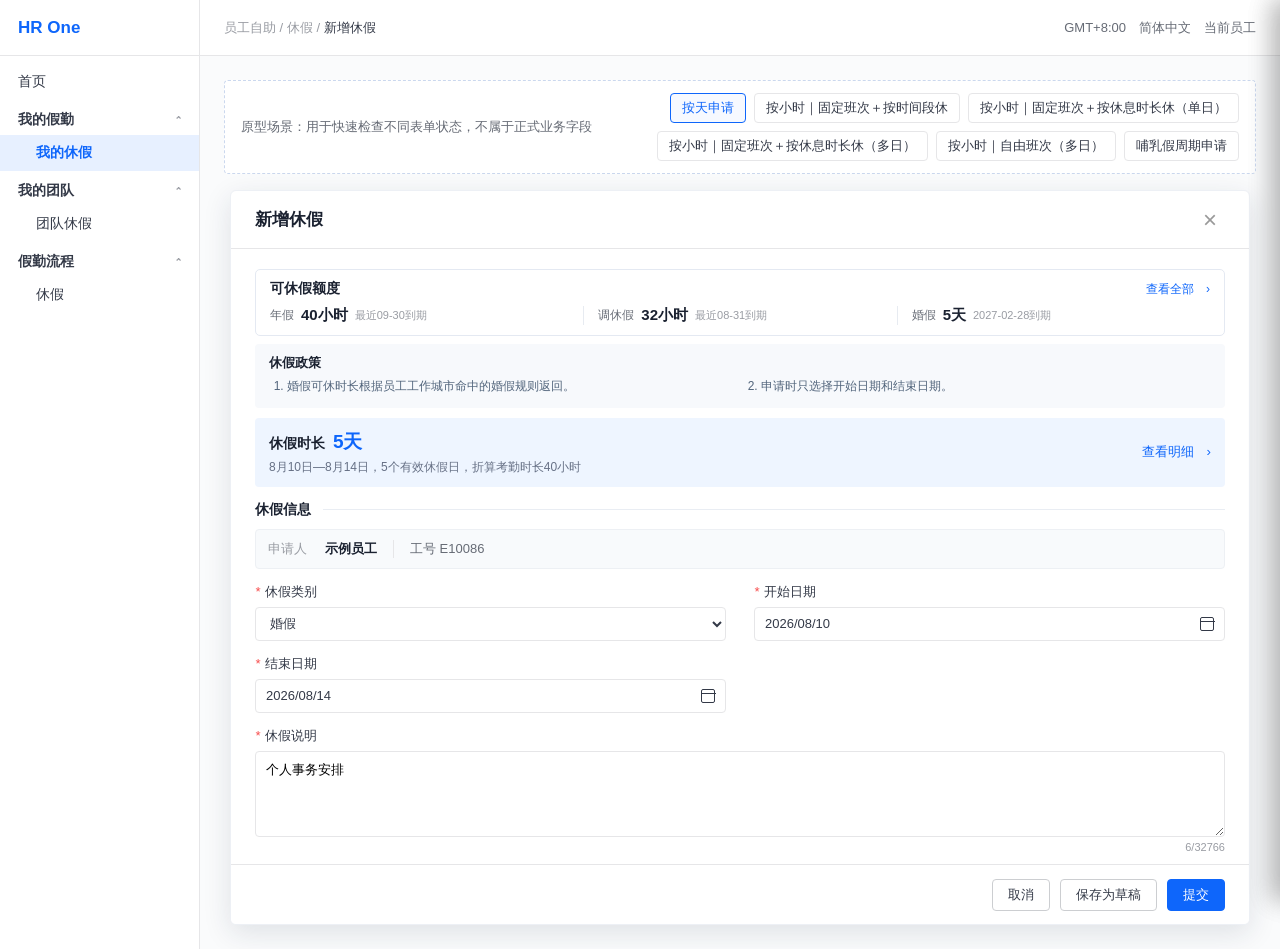
==== leave-prototype/02-休假申请本人原型/index.html @ 2505f491 "Publish leave application prototype" ====
<!DOCTYPE html>
<html lang="zh-CN">
<head>
<meta charset="UTF-8">
<meta name="viewport" content="width=device-width, initial-scale=1.0">
<link rel="icon" href="data:,">
<title>HR One · 休假申请（本人）</title>
<style>
:root{--blue:#0E66FB;--blue-light:#e7f0ff;--section:#E8F0FE;--page:#FAFBFC;--border:#E6E6E8;--text:#333947;--strong:#1A2130;--sub:#666b75;--muted:#999ca3;--red:#F74C4C;--orange:#d97706;--orange-bg:#fff7e6}
*{box-sizing:border-box;margin:0;padding:0}body{font-family:"PingFang SC","Microsoft YaHei",sans-serif;font-size:14px;color:var(--text);background:var(--page)}button,input,select,textarea{font-family:inherit}
.layout{display:flex;min-height:100vh}.sidebar{width:200px;background:#fff;border-right:1px solid var(--border);flex:none}.sidebar-logo{height:56px;display:flex;align-items:center;padding:0 18px;border-bottom:1px solid var(--border);font-size:17px;font-weight:650;color:var(--blue)}.sidebar-home,.sidebar-item{display:block;text-decoration:none;color:var(--text);padding:9px 18px}.sidebar-home{margin-top:8px}.sidebar-parent{display:flex;align-items:center;justify-content:space-between;padding:11px 18px 6px;color:var(--text);font-weight:600}.sidebar-parent:after{content:"⌃";color:var(--muted);font-size:12px}.sidebar-item{padding-left:36px}.sidebar-item:hover{background:var(--blue-light)}.sidebar-item.active{background:var(--blue-light);color:var(--blue);font-weight:600}
.main{flex:1;min-width:0}.header{height:56px;background:#fff;border-bottom:1px solid var(--border);display:flex;align-items:center;justify-content:space-between;padding:0 24px}.breadcrumb{font-size:13px;color:var(--muted)}.breadcrumb span{color:var(--text)}.user-info{font-size:13px;color:var(--sub)}.content{padding:24px;min-height:calc(100vh - 56px)}
.prototype-bar{display:flex;align-items:center;justify-content:space-between;gap:16px;background:#fff;border-radius:4px;padding:12px 16px;margin-bottom:16px;border:1px dashed #cbd8ee}.prototype-label{font-size:13px;color:var(--sub);white-space:nowrap}.scenario-group{display:flex;justify-content:flex-end;flex-wrap:wrap;gap:8px}.scenario{min-height:30px;padding:5px 11px;border:1px solid var(--border);border-radius:4px;background:#fff;color:var(--text);cursor:pointer;line-height:18px}.scenario.active{border-color:var(--blue);color:var(--blue);background:#f6f9ff}
.workspace{display:flex;justify-content:center;align-items:flex-start}.application{width:min(1020px,100%);background:#fff;border-radius:6px;box-shadow:0 8px 28px rgba(25,40,65,.12);border:1px solid #edf0f5;overflow:hidden}.application-head{height:58px;padding:0 24px;border-bottom:1px solid var(--border);display:flex;align-items:center;justify-content:space-between}.application-title{font-size:17px;font-weight:650;color:var(--strong)}.close{width:30px;height:30px;border:0;background:transparent;color:#999;font-size:24px;cursor:pointer}.application-body{padding:20px 24px 10px;max-height:calc(100vh - 285px);overflow:auto}.application-footer{height:60px;padding:0 24px;border-top:1px solid var(--border);display:flex;align-items:center;justify-content:flex-end;gap:10px;background:#fff}
.notice-card{background:#f7f9fc;border:0;border-radius:4px;padding:10px 14px;margin-bottom:10px}.notice-head{display:flex;align-items:center;justify-content:space-between;gap:16px;margin-bottom:4px}.notice-title{font-size:13px;font-weight:600;color:var(--strong)}.notice-list{display:grid;grid-template-columns:repeat(2,minmax(0,1fr));gap:0 24px;padding-left:18px;color:#52657c;font-size:12px;line-height:1.8}.notice-card.collapsed .notice-list{max-height:44px;overflow:hidden}.notice-toggle{display:none;border:0;background:transparent;color:var(--blue);font-size:12px;cursor:pointer;white-space:nowrap}.notice-toggle.show{display:inline-flex}
.quota-card{border:1px solid #e4e9f2;border-radius:5px;padding:10px 14px;margin-bottom:8px;background:#fff;display:grid;grid-template-columns:minmax(0,1fr) auto;align-items:center;gap:8px 16px}.quota-title{grid-column:1;grid-row:1;font-weight:600;color:var(--strong);white-space:nowrap}.quota-all{grid-column:2;grid-row:1;justify-self:end;border:0;background:transparent;color:var(--blue);font-size:12px;cursor:pointer;white-space:nowrap}.quota-grid{grid-column:1/-1;grid-row:2;display:grid;grid-template-columns:repeat(3,minmax(0,1fr))}.quota-item{min-width:0;padding:0 14px;border-left:1px solid #e7ebf1;display:flex;align-items:center;gap:7px}.quota-item:first-child{padding-left:0;border-left:0}.quota-name{font-size:12px;color:var(--sub);white-space:nowrap}.quota-value{font-size:15px;font-weight:650;color:var(--strong);white-space:nowrap}.quota-note{font-size:11px;color:var(--muted);white-space:nowrap;overflow:hidden;text-overflow:ellipsis}.quota-head{display:contents}
.trial-card{display:none;align-items:center;justify-content:space-between;gap:20px;background:#eef5ff;border:0;border-radius:4px;padding:11px 14px;margin-bottom:12px}.trial-card.show{display:flex}.trial-main{font-weight:600;color:var(--strong);margin-bottom:3px}.trial-main strong{font-size:19px;margin-left:4px;color:var(--blue)}.trial-sub{font-size:12px;color:#667085;line-height:1.5}.trial-link{border:0;background:transparent;color:var(--blue);padding:6px 0;white-space:nowrap;cursor:pointer}
.form-section-heading{display:flex;align-items:center;gap:12px;margin:14px 0 10px;font-size:14px;font-weight:600;color:var(--strong)}.form-section-heading::after{content:"";height:1px;background:#e9edf3;flex:1}
.form-grid{display:grid;grid-template-columns:1fr 1fr;gap:14px 28px}.form-item{display:flex;flex-direction:column;min-width:0}.form-item.full{grid-column:1/-1}.form-label{font-size:13px;color:var(--text);margin-bottom:6px;display:flex;align-items:center;gap:5px}.required{color:var(--red)}.form-input,.form-select{height:34px;border:1px solid var(--border);border-radius:4px;padding:0 10px;font-size:13px;color:var(--text);background:#fff;outline:none}.form-input:focus,.form-select:focus,textarea:focus{border-color:var(--blue)}.form-input[readonly],.form-input:disabled{background:#f5f6f7;color:#666}.input-with-unit{display:flex}.input-with-unit .form-input{flex:1;border-radius:4px 0 0 4px}.unit{width:52px;height:34px;border:1px solid var(--border);border-left:0;border-radius:0 4px 4px 0;display:flex;align-items:center;justify-content:center;background:#f5f6f7;color:#666;font-size:13px}textarea{min-height:86px;border:1px solid var(--border);border-radius:4px;padding:9px 10px;resize:vertical;outline:none;font-size:13px}.readonly-box{height:34px;border:1px solid var(--border);border-radius:4px;padding:0 10px;display:flex;align-items:center;background:#f5f6f7;color:#666}.hint{font-size:12px;color:var(--muted);margin-top:5px;line-height:1.5}.rule-link{font-size:12px;color:var(--blue);cursor:pointer;margin-left:4px}.error{font-size:12px;color:#f5222d;margin-top:5px;display:none}.form-item.invalid .form-input,.form-item.invalid .form-select,.form-item.invalid textarea{border-color:#f5222d}.form-item.invalid .error{display:block}
.date-time-trigger{height:34px;width:100%;border:1px solid var(--border);border-radius:4px;padding:0 10px;background:#fff;color:var(--text);display:flex;align-items:center;justify-content:space-between;gap:10px;text-align:left;font-size:13px;cursor:pointer}.date-time-trigger:hover,.date-time-trigger:focus{border-color:var(--blue);outline:none}.date-time-trigger:disabled{background:#f5f6f7;color:#999;cursor:not-allowed}.date-time-placeholder{color:var(--muted)}.calendar-mark{width:14px;height:14px;border:1.5px solid currentColor;border-radius:2px;position:relative;flex:none}.calendar-mark:before{content:"";position:absolute;left:-1.5px;right:-1.5px;top:3px;border-top:1.5px solid currentColor}.form-item.invalid .date-time-trigger{border-color:#f5222d}
.date-time-layer{display:none;position:fixed;inset:0;z-index:180}.date-time-layer.show{display:block}.date-time-popover{position:fixed;width:500px;max-width:calc(100vw - 24px);background:#fff;border:1px solid var(--border);border-radius:8px;box-shadow:0 10px 30px rgba(25,40,65,.2);overflow:hidden}.date-time-popover.date-only{width:410px}.picker-value-row{display:grid;grid-template-columns:1fr 1fr;gap:12px;padding:14px 18px 8px}.date-time-popover.date-only .picker-value-row{grid-template-columns:1fr}.picker-value-box,.picker-time-select{height:40px;border:1px solid var(--border);border-radius:6px;background:#fff;color:var(--strong);font-size:16px;padding:0 12px;display:flex;align-items:center}.picker-time-select{width:100%;outline:none;cursor:pointer}.picker-time-select:focus{border-color:var(--blue)}.date-time-popover.date-only .picker-time-select{display:none}.picker-calendar{padding:8px 18px 10px}.picker-month-head{height:38px;display:grid;grid-template-columns:32px 32px 1fr 32px 32px;align-items:center;margin-bottom:8px}.picker-month-title{text-align:center;font-size:16px;font-weight:500;color:var(--strong)}.picker-nav{width:30px;height:30px;border:0;background:transparent;color:#8b9099;font-size:21px;cursor:pointer;border-radius:3px}.picker-nav:hover{background:var(--blue-light);color:var(--blue)}.picker-week,.picker-days{display:grid;grid-template-columns:repeat(7,1fr);gap:4px}.picker-week span{height:30px;display:flex;align-items:center;justify-content:center;color:var(--text);font-size:13px}.picker-day{height:36px;border:1px solid transparent;border-radius:50%;background:#fff;color:var(--text);cursor:pointer;font-size:14px}.picker-day:hover{background:#f1f6ff;color:var(--blue)}.picker-day.outside{color:#b9bdc4}.picker-day.today{border-color:#9fc2ff}.picker-day.selected{background:var(--blue);border-color:var(--blue);color:#fff}.date-time-popover-foot{height:58px;border-top:1px solid var(--border);padding:0 18px;display:flex;align-items:center;justify-content:space-between}.picker-now{border:0;background:transparent;color:var(--blue);font-size:14px;cursor:pointer;padding:8px}.picker-now:hover{text-decoration:underline}.date-time-popover-foot .btn-primary{min-width:76px}
.identity-line{grid-column:1/-1;display:flex;align-items:center;gap:16px;padding:10px 12px;background:#f8fafc;border:1px solid #edf0f4;border-radius:4px;font-size:13px}.identity-heading{color:var(--muted);margin-right:2px}.identity-name{color:var(--strong);font-weight:600}.identity-meta{color:var(--sub);padding-left:16px;border-left:1px solid var(--border)}
.delegate-selector{display:none;background:#fff;border:1px solid #e4e8ee;border-radius:4px;padding:8px 12px;margin-bottom:14px}.mode-delegate .delegate-selector{display:block}.mode-delegate .identity-line{display:none}.delegate-row{display:grid;grid-template-columns:76px minmax(250px,300px) minmax(0,1fr);align-items:center;gap:12px}.delegate-label{color:var(--text)}.delegate-select-shell{position:relative;min-width:0}.delegate-avatar{position:absolute;z-index:1;left:9px;top:50%;transform:translateY(-50%);width:22px;height:22px;border-radius:50%;display:flex;align-items:center;justify-content:center;background:#e7f0ff;color:var(--blue);font-size:11px;font-weight:650;pointer-events:none}.delegate-select{appearance:none;width:100%;height:34px;border:1px solid #cfd8e6;border-radius:4px;padding:0 36px 0 39px;background:#fff;color:var(--strong);outline:none;font-size:13px;cursor:pointer}.delegate-select:hover{border-color:#99bdfd}.delegate-select:focus{border-color:var(--blue);box-shadow:0 0 0 2px rgba(14,102,251,.08)}.delegate-chevron{position:absolute;right:12px;top:50%;transform:translateY(-55%) rotate(45deg);width:7px;height:7px;border-right:1.5px solid #77808f;border-bottom:1.5px solid #77808f;pointer-events:none}.delegate-selector.invalid .delegate-select{border-color:#f5222d}.delegate-error{display:none;color:#f5222d;font-size:12px;margin-top:6px;padding-left:88px}.delegate-selector.invalid .delegate-error{display:block}.employee-summary{display:none;grid-template-columns:repeat(4,minmax(0,1fr));min-width:0}.employee-summary.show{display:grid}.employee-meta{min-width:0;padding:0 12px;border-left:1px solid #e2e7ef}.employee-meta:first-child{padding-left:0;border-left:0}.employee-meta-label{font-size:11px;color:var(--muted);margin-bottom:2px}.employee-meta-value{font-size:12px;color:var(--strong);white-space:nowrap;overflow:hidden;text-overflow:ellipsis}.btn:disabled,.form-input:disabled,.form-select:disabled,textarea:disabled{cursor:not-allowed;background:#f5f6f7;color:#999}
@media(max-width:900px){.delegate-row{grid-template-columns:76px minmax(220px,1fr)}.employee-summary{grid-column:2;grid-template-columns:1fr 1fr;row-gap:8px}.employee-meta:nth-child(3){padding-left:0;border-left:0}}@media(max-width:620px){.delegate-row{grid-template-columns:1fr}.employee-summary{grid-column:1}.delegate-error{padding-left:0}}
.special-fields{display:contents}.rest-single{display:none}.rest-single.show{display:flex}.daily-section{display:none;grid-column:1/-1}.daily-section.show{display:block}.daily-title{display:flex;align-items:center;justify-content:space-between;gap:16px;margin-bottom:8px}.daily-title strong{font-size:13px;color:var(--strong);white-space:nowrap}.daily-title-actions{display:flex;align-items:center;justify-content:flex-end;gap:12px;min-width:0}.daily-note{font-size:12px;color:var(--muted);text-align:right}.daily-copy-button{height:28px;padding:0 11px;white-space:nowrap}.daily-wrap{border:1px solid var(--border);border-radius:4px;overflow-x:auto}.daily-table{width:100%;border-collapse:collapse;min-width:780px}.daily-table th{background:#f5f6f7;color:var(--strong);font-size:12px;font-weight:500;padding:9px 10px;text-align:left;border-bottom:1px solid var(--border)}.daily-table td{padding:9px 10px;border-bottom:1px solid var(--border);font-size:12px}.daily-table tr:last-child td{border-bottom:0}.cell-input{width:110px;height:30px;border:1px solid var(--border);border-radius:4px;padding:0 8px;font-size:12px}.cell-input:disabled{background:#f5f6f7;color:#999}.readonly-value{font-weight:600;color:var(--strong)}.row-tip{display:block;color:var(--muted);font-size:11px;margin-top:4px;max-width:210px;white-space:normal}
.gestation-combo{display:flex}.gestation-combo .form-input{flex:1;min-width:0;border-radius:4px 0 0 4px}.gestation-unit{width:34px;flex:none;height:34px;border:1px solid var(--border);border-left:0;border-radius:0 4px 4px 0;display:flex;align-items:center;justify-content:center;background:#f5f6f7;color:#666;font-size:13px}.gestation-combo .form-input:nth-of-type(2){margin-left:8px}
.attachment-section{display:none;grid-column:1/-1}.attachment-section.show{display:grid;grid-template-columns:1fr 1fr;gap:14px 28px}.attachment-fields{display:contents}.attachment-field{display:flex;flex-direction:column;min-width:0}.attachment-label{font-size:13px;color:var(--strong);margin-bottom:7px;display:flex;align-items:center;gap:4px}.attachment-control{display:flex;align-items:center;gap:10px;min-height:34px}.file-picker{height:34px;padding:0 13px;border:1px solid #ccced1;border-radius:4px;background:#fff;color:var(--text);cursor:pointer;font-size:13px}.file-picker:hover{border-color:var(--blue);color:var(--blue)}.file-status{font-size:12px;color:var(--muted);overflow:hidden;text-overflow:ellipsis;white-space:nowrap}.file-status.done{color:#26865c}.attachment-error{grid-column:1/-1}.attachment-section.invalid .attachment-error{display:block}.counter{text-align:right;font-size:11px;color:var(--muted);margin-top:4px}
.btn{height:32px;padding:0 15px;border:1px solid #ccced1;border-radius:4px;background:#fff;color:var(--text);font-size:13px;cursor:pointer}.btn:hover{border-color:var(--blue);color:var(--blue)}.btn-primary{background:var(--blue);border-color:var(--blue);color:#fff}.btn-primary:hover{background:#0759e4;color:#fff}.btn-text{border:0;background:transparent;color:var(--blue);padding:0;cursor:pointer}
.drawer-mask{display:none;position:fixed;inset:0;background:rgba(0,0,0,.32);z-index:100}.drawer-mask.show{display:block}.drawer{position:absolute;right:0;top:0;width:min(760px,92vw);height:100vh;background:#fafbfc;box-shadow:-8px 0 24px rgba(0,0,0,.16);display:flex;flex-direction:column}.drawer-head{height:58px;background:#fff;border-bottom:1px solid var(--border);display:flex;align-items:center;justify-content:space-between;padding:0 22px}.drawer-title{font-size:17px;font-weight:650;color:var(--strong)}.drawer-body{padding:18px 20px;overflow:auto}.result-card{background:var(--blue);color:#fff;border-radius:6px;padding:18px 20px;font-size:16px;margin-bottom:14px;display:flex;align-items:center;justify-content:space-between;gap:20px}.result-card strong{font-size:22px;margin-left:4px}.result-secondary{font-size:12px;color:rgba(255,255,255,.82);white-space:nowrap}.detail-card{background:#fff;border-radius:4px;padding:18px 20px;margin-bottom:14px}.detail-label{display:inline-block;background:var(--section);padding:4px 10px;border-radius:3px;font-weight:600;color:var(--strong);margin-bottom:14px}.deduct-row{display:flex;align-items:flex-start;justify-content:space-between;padding:10px 0;border-bottom:1px solid #edf0f4}.deduct-row:last-child{border-bottom:0}.deduct-name{font-weight:600;color:var(--strong);margin-bottom:5px}.deduct-meta{font-size:12px;color:var(--muted)}.deduct-value{font-weight:600;color:var(--orange)}
.day-result{padding:12px 0;border-bottom:1px solid #edf0f4}.day-result:last-child{border-bottom:0}.day-head{display:flex;align-items:center;justify-content:space-between}.day-date{font-weight:600;color:var(--strong)}.day-hours{font-weight:600}.day-period{font-size:12px;color:#667085;margin:8px 0}.timeline-bar{height:8px;border-radius:4px;background:#e7ebf1;position:relative;overflow:hidden}.timeline-rest{position:absolute;left:38%;width:14%;top:0;bottom:0;background:#c7ccd4}.timeline-leave{position:absolute;left:24%;right:12%;top:0;bottom:0;background:var(--blue)}.timeline-leave.full{left:0;right:0}.timeline-labels{display:flex;justify-content:space-between;color:var(--muted);font-size:11px;margin-top:5px}
.detail-summary{font-size:12px;color:var(--sub);line-height:1.7;margin-bottom:12px}.range-summary{display:flex;align-items:center;justify-content:space-between;gap:20px;padding:14px 16px;border:1px solid #dce7f8;border-radius:5px;background:#f7faff}.range-title{font-weight:600;color:var(--strong);margin-bottom:5px}.range-meta{font-size:12px;color:var(--sub)}.range-value{font-size:16px;font-weight:650;color:var(--blue);white-space:nowrap}.detail-expand{display:flex;align-items:center;justify-content:space-between;margin-top:12px}.detail-expand-note{font-size:12px;color:var(--muted)}.detail-expand-button{border:0;background:transparent;color:var(--blue);font-size:12px;cursor:pointer}.day-list-scroll{display:none;max-height:470px;overflow:auto;margin-top:12px;padding:0 14px;border:1px solid var(--border);border-radius:4px}.day-list-scroll.show{display:block}.day-compact-row{display:flex;align-items:center;justify-content:space-between;min-height:42px;padding:0 2px;border-bottom:1px solid #edf0f4}.day-compact-row:last-child{border-bottom:0}.day-compact-date{color:var(--strong)}.day-compact-value{font-weight:600;color:var(--strong)}.month-list{display:none;margin-top:12px;border:1px solid var(--border);border-radius:4px;overflow:hidden}.month-list.show{display:block}.month-group+.month-group{border-top:1px solid var(--border)}.month-head{width:100%;height:42px;padding:0 14px;border:0;background:#fff;display:flex;align-items:center;justify-content:space-between;color:var(--strong);cursor:pointer}.month-head:hover{background:#f9fafe}.month-title{font-weight:600}.month-count{font-size:12px;color:var(--muted)}.month-days{display:none;max-height:390px;overflow:auto;padding:0 14px;background:#fcfdff;border-top:1px solid var(--border)}.month-days.show{display:block}.quota-detail-table{width:100%;border-collapse:collapse}.quota-detail-table th,.quota-detail-table td{padding:11px 10px;border-bottom:1px solid var(--border);font-size:13px;text-align:left;vertical-align:top}.quota-detail-table th{background:#f5f6f7;font-weight:500;color:var(--strong)}.quota-type{font-weight:600;color:var(--strong)}.quota-total{font-size:12px;color:var(--muted);margin-top:4px}.validity-badge{display:inline-block;padding:2px 7px;border-radius:10px;background:#eef5ff;color:#3d67a3;font-size:11px}
.period-day-row{display:flex;align-items:center;justify-content:space-between;gap:18px;min-height:54px;padding:8px 2px;border-bottom:1px solid #edf0f4}.period-day-row:last-child{border-bottom:0}.period-day-main{min-width:0}.period-day-date{font-weight:600;color:var(--strong);margin-bottom:4px}.period-day-meta{font-size:12px;color:var(--sub)}.period-day-value{font-weight:600;color:var(--strong);white-space:nowrap}
.detail-list-toolbar{display:flex;align-items:center;justify-content:space-between;gap:12px;margin:12px 0 8px}.detail-list-count{font-size:12px;color:var(--sub)}.detail-date-filter{display:flex;align-items:center;gap:8px}.detail-date-filter label{font-size:12px;color:var(--sub)}.detail-date-filter input{height:30px;border:1px solid var(--border);border-radius:4px;padding:0 8px;color:var(--text);background:#fff}.detail-table-wrap{max-height:430px;overflow:auto;border:1px solid var(--border);border-radius:4px}.detail-table{width:100%;border-collapse:collapse;table-layout:fixed}.detail-table th{position:sticky;top:0;z-index:1;background:#f5f6f7;color:var(--strong);font-size:12px;font-weight:500;text-align:left;padding:9px 12px;border-bottom:1px solid var(--border)}.detail-table td{padding:10px 12px;border-bottom:1px solid #edf0f4;font-size:13px;vertical-align:top}.detail-table tr:last-child td{border-bottom:0}.detail-table-date{font-weight:600;color:var(--strong)}.detail-arrangement{color:var(--strong);margin-bottom:3px}.detail-arrangement-note{font-size:12px;color:var(--muted)}.detail-table-duration{font-weight:600;color:var(--strong);white-space:nowrap}.detail-empty{padding:34px;text-align:center;color:var(--muted);font-size:13px}
.detail-timeline-title{display:flex;align-items:center;justify-content:space-between;gap:12px;color:var(--strong);font-size:12px;margin-bottom:7px}.detail-timeline-note{color:var(--muted);white-space:nowrap}.detail-timeline-track{height:7px;border-radius:4px;background:#e7ebf1;position:relative;overflow:hidden}.detail-timeline-leave,.detail-timeline-rest{position:absolute;top:0;bottom:0}.detail-timeline-leave{background:var(--blue);z-index:1}.detail-timeline-rest{background:#b8bec8;z-index:2}.detail-timeline-points{height:17px;position:relative;margin-top:3px}.detail-timeline-point{position:absolute;top:0;transform:translateX(-50%);font-size:10px;color:var(--blue);white-space:nowrap}.detail-timeline-point.rest{color:#8a9099}.detail-timeline-labels{display:flex;justify-content:space-between;color:var(--muted);font-size:11px;margin-top:0}.detail-text-result{color:var(--strong);font-weight:500;margin-bottom:3px}
.rule-drawer{position:fixed;right:0;top:0;width:380px;height:100vh;background:#fff;z-index:130;box-shadow:-8px 0 24px rgba(0,0,0,.16);transform:translateX(100%);transition:.2s;padding:20px}.rule-drawer.show{transform:translateX(0)}.rule-drawer h3{font-size:16px;margin-bottom:16px}.rule-drawer p{font-size:13px;color:#667085;line-height:1.8;margin-bottom:10px}.toast{position:fixed;left:50%;top:76px;transform:translateX(-50%);background:#263449;color:#fff;padding:10px 16px;border-radius:4px;z-index:160;display:none}.toast.show{display:block}
@media(max-width:900px){.sidebar{display:none}.form-grid{grid-template-columns:1fr}.form-item.full,.identity-line,.daily-section{grid-column:1}.attachment-section.show{grid-template-columns:1fr}.application-body{max-height:none}.prototype-bar{align-items:flex-start;gap:10px;flex-direction:column}.scenario-group{justify-content:flex-start}.quota-grid{grid-template-columns:1fr 1fr;row-gap:8px}.notice-list{grid-template-columns:1fr}.content{padding:12px}}
.trial-link:disabled{color:#a6afbd;cursor:not-allowed}
</style>
</head>
<body>
<div class="layout">
    <aside class="sidebar">
      <div class="sidebar-logo">HR One</div>
      <div id="sideNav"><a class="sidebar-home" href="#">首页</a><div class="sidebar-parent">我的假勤</div><a class="sidebar-item active" href="../03-我的休假列表与变更销假原型/index.html">我的休假</a><div class="sidebar-parent">我的团队</div><a class="sidebar-item" href="../04-团队与HR发起原型/index.html?mode=team">团队休假</a><div class="sidebar-parent">假勤流程</div><a class="sidebar-item" href="../04-团队与HR发起原型/index.html?mode=hr">休假</a></div>
    </aside>
    <main class="main">
    <header class="header"><div class="breadcrumb" id="breadcrumb">员工自助 / 休假 / <span>新增休假</span></div><div class="user-info" id="userInfo">GMT+8:00　简体中文　当前员工</div></header>
    <section class="content">
      <div class="prototype-bar">
        <div class="prototype-label">原型场景：用于快速检查不同表单状态，不属于正式业务字段</div>
        <div class="scenario-group"><button class="scenario active" data-scenario="day">按天申请</button><button class="scenario" data-scenario="hour-auto">按小时｜固定班次＋按时间段休</button><button class="scenario" data-scenario="hour-single">按小时｜固定班次＋按休息时长休（单日）</button><button class="scenario" data-scenario="hour-daily">按小时｜固定班次＋按休息时长休（多日）</button><button class="scenario" data-scenario="hour-free-daily">按小时｜自由班次（多日）</button><button class="scenario" data-scenario="breastfeeding">哺乳假周期申请</button></div>
      </div>
      <div class="workspace">
        <section class="application" aria-label="休假申请表单">
          <div class="application-head"><div class="application-title" id="applicationTitle">新增休假</div><button class="close" id="closeForm" aria-label="关闭">×</button></div>
          <div class="application-body">
            <section class="quota-card dependent-content" id="quotaSummary"><div class="quota-title">可休假额度</div><div class="quota-grid"><div class="quota-item"><div class="quota-name">年假</div><div class="quota-value">40小时</div><div class="quota-note">最近09-30到期</div></div><div class="quota-item"><div class="quota-name">调休假</div><div class="quota-value">32小时</div><div class="quota-note">最近08-31到期</div></div><div class="quota-item"><div class="quota-name">婚假</div><div class="quota-value">5天</div><div class="quota-note">2027-02-28到期</div></div></div><button class="quota-all" type="button" id="openQuotaDetail">查看全部　›</button></section>
            <section class="notice-card collapsed dependent-content" id="leaveNotice"><div class="notice-head"><div class="notice-title">休假政策</div><button class="notice-toggle" type="button" id="noticeToggle">展开全部</button></div><ol class="notice-list" id="noticeList"><li>调休假优先使用即将到期的可用额度。</li><li>申请时长由员工排班、申请时段及休息方式共同计算。</li><li>提交前请确认休假时长及明细。</li></ol></section>
            <section class="trial-card dependent-content" id="trialCard">
              <div><div class="trial-main">休假时长 <strong id="trialDuration">4小时</strong></div><div class="trial-sub" id="shiftSummary">8月7日班次：09:00—18:00，固定班次</div></div>
              <button class="trial-link" id="openDetail">查看明细　›</button>
            </section>
            <div class="form-section-heading">休假信息</div>
            <section class="delegate-selector" id="delegateSelector">
              <div class="delegate-row"><div class="delegate-label"><i class="required">*</i>休假员工</div><div class="delegate-select-shell"><span class="delegate-avatar" id="delegateAvatar">员</span><select class="delegate-select" id="leaveEmployee"><option value="">请选择员工</option></select><span class="delegate-chevron" aria-hidden="true"></span></div><div class="employee-summary" id="employeeSummary"></div></div>
              <div class="delegate-error">请选择休假员工</div>
            </section>
            <div class="form-grid dependent-content">
              <div class="identity-line"><span class="identity-heading">申请人</span><span class="identity-name">示例员工</span><span class="identity-meta">工号 E10086</span></div>
              <label class="form-item" id="leaveTypeItem"><span class="form-label"><i class="required">*</i>休假类别</span><select class="form-select" id="leaveType"><option value="comp">调休假</option><option value="annual">年假</option><option value="marriage">婚假</option><option value="sick">病假</option><option value="bereavement">丧假</option><option value="maternity">产假</option><option value="breastfeeding">哺乳假</option><option value="prenatal">产检假</option></select><span class="error">必填项不能为空</span></label>
              <div class="form-item" id="startItem"><span class="form-label"><i class="required">*</i>开始时间</span><button class="date-time-trigger" id="startTimeTrigger" type="button" data-picker-target="startTime"><span id="startTimeDisplay">2026/08/07 13:00</span><span class="calendar-mark" aria-hidden="true"></span></button><input id="startTime" type="hidden" value="2026-08-07T13:00"><span class="error">必填项不能为空</span></div>
              <div class="form-item" id="endItem"><span class="form-label"><i class="required">*</i>结束时间</span><button class="date-time-trigger" id="endTimeTrigger" type="button" data-picker-target="endTime"><span id="endTimeDisplay">2026/08/07 18:00</span><span class="calendar-mark" aria-hidden="true"></span></button><input id="endTime" type="hidden" value="2026-08-07T18:00"><span class="error">必填项不能为空</span></div>
              <div class="special-fields" id="specialFields"></div>
              <label class="form-item rest-single show" id="restSingle"><span class="form-label"><i class="required">*</i>扣减休息时长 <button type="button" class="btn-text rule-link" id="openRestRule">规则说明</button></span><span class="input-with-unit"><input class="form-input" id="singleRest" type="number" min="0" step="0.5" value="1"><span class="unit">小时</span></span><span class="hint">填写本次休假时段内需要扣减的休息时长。</span><span class="error">必填项不能为空</span></label>
              <section class="daily-section" id="dailySection">
                <div class="daily-title"><strong>扣减休息时长明细</strong><div class="daily-title-actions"><span class="daily-note" id="dailyNote">已按申请期间生成休假明细</span><button type="button" class="btn daily-copy-button" id="copyDailyButton" disabled>应用到其他未填写日期</button></div></div>
                <div class="daily-wrap"><table class="daily-table"><thead><tr><th>休假日期</th><th id="dailyStartHead">开始时间</th><th id="dailyEndHead">结束时间</th><th><i class="required">*</i> 扣减休息时长</th><th>当日休假时长</th></tr></thead><tbody id="dailyRows"></tbody></table></div>
              </section>
              <label class="form-item full" id="reasonItem"><span class="form-label"><i class="required">*</i>休假说明</span><textarea id="reason" maxlength="32766" placeholder="请输入休假说明">个人事务安排</textarea><span class="counter"><span id="reasonCount">6</span>/32766</span><span class="error">必填项不能为空</span></label>
              <section class="attachment-section" id="attachmentSection">
                <div class="attachment-fields" id="attachmentRows"></div>
                <span class="error attachment-error" id="attachmentError">请按要求上传附件</span>
              </section>
            </div>
          </div>
          <div class="application-footer"><button class="btn">取消</button><button class="btn" id="saveDraft">保存为草稿</button><button class="btn btn-primary" id="submitForm">提交</button></div>
        </section>
      </div>
    </section>
  </main>
</div>

<div class="date-time-layer" id="dateTimeLayer" aria-hidden="true">
  <section class="date-time-popover" id="dateTimePopover" role="dialog" aria-modal="true" aria-labelledby="dateTimePickerTitle">
    <span id="dateTimePickerTitle" hidden>选择日期时间</span>
    <div class="picker-value-row">
      <div class="picker-value-box" id="pickerDateValue">2026-08-10</div>
      <select class="picker-time-select" id="pickerTimeSelect" aria-label="选择时间"></select>
    </div>
    <div class="picker-calendar">
      <div class="picker-month-head"><button class="picker-nav" id="pickerPrevYear" type="button" aria-label="上一年">«</button><button class="picker-nav" id="pickerPrevMonth" type="button" aria-label="上个月">‹</button><div class="picker-month-title" id="pickerMonthTitle"></div><button class="picker-nav" id="pickerNextMonth" type="button" aria-label="下个月">›</button><button class="picker-nav" id="pickerNextYear" type="button" aria-label="下一年">»</button></div>
      <div class="picker-week"><span>一</span><span>二</span><span>三</span><span>四</span><span>五</span><span>六</span><span>日</span></div>
      <div class="picker-days" id="pickerDays"></div>
    </div>
    <div class="date-time-popover-foot"><button class="picker-now" type="button" id="pickerNow">此刻</button><button class="btn btn-primary" type="button" id="confirmDateTime">确定</button></div>
  </section>
</div>

<div class="drawer-mask" id="detailMask">
  <aside class="drawer" aria-label="休假明细">
    <div class="drawer-head"><div class="drawer-title">休假明细</div><button class="close" id="closeDetail" aria-label="关闭">×</button></div>
    <div class="drawer-body">
      <div class="result-card"><div>本次休假时长 <strong id="detailDuration">4小时</strong></div><div class="result-secondary" id="detailAttendanceHours"></div></div>
      <section class="detail-card" id="deductCard"><div class="detail-label">额度扣减明细</div><div id="deductRows"><div class="deduct-row"><div><div class="deduct-name">上期结转调休</div><div class="deduct-meta">余额2小时，于2026-08-31失效</div></div><div class="deduct-value">-2小时</div></div><div class="deduct-row"><div><div class="deduct-name">本期调休</div><div class="deduct-meta">余额30小时，于2026-12-31失效</div></div><div class="deduct-value" id="currentDeduct">-2小时</div></div></div></section>
      <section class="detail-card"><div class="detail-label">逐日休假明细</div><div id="detailDays"></div></section>
    </div>
  </aside>
</div>

<div class="drawer-mask" id="quotaMask">
  <aside class="drawer" aria-label="可休假额度明细">
    <div class="drawer-head"><div class="drawer-title">可休假额度明细</div><button class="close" id="closeQuotaDetail" aria-label="关闭">×</button></div>
    <div class="drawer-body"><section class="detail-card"><table class="quota-detail-table"><thead><tr><th>休假类别</th><th>可休额度</th><th>有效期</th></tr></thead><tbody><tr><td rowspan="2"><div class="quota-type">年假</div><div class="quota-total">合计40小时</div></td><td>16小时</td><td><span class="validity-badge">2026-09-30到期</span></td></tr><tr><td>24小时</td><td><span class="validity-badge">2026-12-31到期</span></td></tr><tr><td rowspan="3"><div class="quota-type">调休假</div><div class="quota-total">合计32小时</div></td><td>2小时</td><td><span class="validity-badge">2026-08-31到期</span></td></tr><tr><td>10小时</td><td><span class="validity-badge">2026-10-31到期</span></td></tr><tr><td>20小时</td><td><span class="validity-badge">2026-12-31到期</span></td></tr><tr><td><div class="quota-type">婚假</div></td><td>5天</td><td><span class="validity-badge">2027-02-28到期</span></td></tr></tbody></table></section></div>
  </aside>
</div>

<aside class="rule-drawer" id="restRuleDrawer"><button class="close" id="closeRestRule" aria-label="关闭">×</button><h3>扣减休息时长规则</h3><p><strong>员工无需填写：</strong>按天申请；按小时申请且班次采用“按时间段休”；或本考勤日已有其他有效考勤业务处理休息。</p><p><strong>员工需要填写：</strong>按小时申请且当日班次采用“按休息时长休”，系统只能确定应休多久、不能确定休息落在哪个时段时。</p><p><strong>固定班次多日：</strong>系统按主表单申请区间与每日班次带出开始、结束时间作为默认值，员工可以修改，并填写各日扣减休息时长。</p><p><strong>自由班次或无排班多日：</strong>系统按有效考勤日生成明细；员工补充排班中没有记录的每日休假开始时间、结束时间和扣减休息时长。填写完整一日后，可将该日内容应用到其他未填写日期。</p><p><strong>组合限制：</strong>申请期间存在有无明确上下班时间混合，或班次类型、休息方式、跨天属性等计算口径不一致时，提示拆分申请，不生成混合明细。</p></aside>
<aside class="rule-drawer" id="gestationRuleDrawer"><button class="close" id="closeGestationRule" aria-label="关闭">×</button><h3>孕周填写与判断规则</h3><p>孕周由“周数”和“余天”两个结构化字段组成，员工分别填写。</p><p>余天只能填写0至6；页面统一展示为“X周Y天”。</p><p>系统内部按“周数×7＋余天”换算后进行规则比较，不向员工展示“孕周总天数”。</p></aside>
<div class="toast" id="toast"></div>

<script>
const state={scenario:'day',restMethod:'none',shiftType:'fixed',rows:[],copySourceIndex:null,uploadedAttachments:{},noticeExpanded:false,detailFilterDate:'',pickerTarget:null,dateRequest:true,pickerDate:'',pickerMonth:null,pickerHour:'00',pickerMinute:'00'};
const $=id=>document.getElementById(id);
const leaveType=$('leaveType'),startTime=$('startTime'),endTime=$('endTime'),singleRest=$('singleRest');
const entryParams=new URLSearchParams(window.location.search),entryMode=['team','hr'].includes(entryParams.get('mode'))?entryParams.get('mode'):'self';
const employeeOptions={
  team:[
    {id:'E10086',name:'示例员工A',department:'产品研发部',region:'中国区',city:'上海'},
    {id:'E10092',name:'示例员工B',department:'客户成功部',region:'中国区',city:'北京'},
    {id:'E10103',name:'示例员工C',department:'财务共享部',region:'中国区',city:'深圳'}
  ],
  hr:[
    {id:'E10086',name:'示例员工A',department:'产品研发部',region:'中国区',city:'上海'},
    {id:'E10092',name:'示例员工B',department:'客户成功部',region:'中国区',city:'北京'},
    {id:'E10103',name:'示例员工C',department:'财务共享部',region:'中国区',city:'深圳'},
    {id:'E20118',name:'示例员工D',department:'人力资源部',region:'中国区',city:'广州'}
  ]
};
const configs={
  comp:{unit:'hour',balanceLimited:true,notice:['调休假优先使用即将到期的可用额度。','申请时长由员工排班、申请时段及休息方式共同计算。','提交前请确认休假时长及明细。'],remaining:'32小时',attachmentRules:[]},
  annual:{unit:'hour',balanceLimited:true,notice:['年假将按可用额度的失效顺序进行扣减。','申请时间需落在员工可申请的班次范围内。'],remaining:'40小时',attachmentRules:[]},
  marriage:{unit:'day',dayBasis:'attendance',balanceLimited:false,notice:['婚假可休时长根据员工工作城市命中的婚假规则返回。','申请时只选择开始日期和结束日期。'],attachmentRules:[{basis:'all',materials:['结婚证明']}]},
  sick:{unit:'hour',balanceLimited:false,notice:['病假材料要求由当前假别规则返回。','提交前请确认申请时间及附件要求。'],attachmentRules:[{basis:'duration',operator:'gt',value:1,materials:['诊断证明','病历','医疗费用单据']}]},
  bereavement:{unit:'day',dayBasis:'attendance',balanceLimited:false,notice:['丧假可休范围根据去世亲属身份确定。','申请时只选择开始日期和结束日期。'],attachmentRules:[{basis:'all',materials:['死亡证明','亲属关系证明']}]},
  maternity:{unit:'day',dayBasis:'natural',balanceLimited:false,notice:['产假根据预产期及适用政策计算。','请准确填写预产期。'],attachmentRules:[{basis:'all',materials:['生育证明','出生证明']}]},
  breastfeeding:{unit:'hour',balanceLimited:false,notice:['哺乳假按日期区间一次申请，系统按有效考勤日生成每日休假。','固定班次选择每日上班后或下班前使用；自由班次按每日可休时长核减应工作时长。'],attachmentRules:[]},
  prenatal:{unit:'hour',balanceLimited:false,notice:['产检假需按“周数＋余天”填写申请时对应孕周。','系统根据孕周命中当前自然月的可休规则。'],attachmentRules:[{basis:'all',materials:['产检证明']}]}
};

function showToast(text){const toast=$('toast');toast.textContent=text;toast.classList.add('show');setTimeout(()=>toast.classList.remove('show'),1800)}
function displayDateTime(value,dateOnly=state.dateRequest){if(!value)return'';const normalized=value.replace('T',' '),[date,time]=normalized.split(' ');return `${date.replaceAll('-','/')}${dateOnly?'':` ${time?.slice(0,5)||''}`}`.trim()}
function syncDateTimeTriggers(){[['startTime','startTimeTrigger','startTimeDisplay'],['endTime','endTimeTrigger','endTimeDisplay']].forEach(([inputId,triggerId,displayId])=>{const input=$(inputId),trigger=$(triggerId),display=$(displayId);trigger.disabled=input.disabled;display.textContent=displayDateTime(input.value);display.classList.toggle('date-time-placeholder',!input.value)})}
function closeDateTimePicker(){state.pickerTarget=null;$('dateTimeLayer').classList.remove('show');$('dateTimeLayer').setAttribute('aria-hidden','true')}
function isoDate(date){return `${date.getFullYear()}-${String(date.getMonth()+1).padStart(2,'0')}-${String(date.getDate()).padStart(2,'0')}`}
function renderTimeOptions(){const select=$('pickerTimeSelect');if(select.options.length)return;select.innerHTML=Array.from({length:1440},(_,index)=>{const hour=String(Math.floor(index/60)).padStart(2,'0'),minute=String(index%60).padStart(2,'0'),value=`${hour}:${minute}`;return `<option value="${value}">${value}</option>`}).join('')}
function renderDateTimePicker(){const cursor=state.pickerMonth||new Date(),year=cursor.getFullYear(),month=cursor.getMonth(),first=new Date(year,month,1),offset=(first.getDay()+6)%7,start=new Date(year,month,1-offset),today=isoDate(new Date());$('pickerDateValue').textContent=state.pickerDate;$('pickerMonthTitle').textContent=`${year}年 ${month+1}月`;$('pickerDays').innerHTML=Array.from({length:42},(_,index)=>{const date=new Date(start);date.setDate(start.getDate()+index);const value=isoDate(date),outside=date.getMonth()!==month;return `<button class="picker-day${outside?' outside':''}${value===today?' today':''}${value===state.pickerDate?' selected':''}" type="button" data-picker-date="${value}" aria-pressed="${value===state.pickerDate}">${date.getDate()}</button>`}).join('');renderTimeOptions();$('pickerTimeSelect').value=`${state.pickerHour}:${state.pickerMinute}`}
function openDateTimePicker(targetId){const input=$(targetId),trigger=$(`${targetId}Trigger`);if(input.disabled)return;state.pickerTarget=targetId;const current=input.value,parts=current.split('T'),fallback=targetId==='startTime'?'09:00':'18:00',time=(parts[1]||fallback).slice(0,5);state.pickerDate=parts[0]||isoDate(new Date());state.pickerMonth=new Date(`${state.pickerDate}T00:00:00`);[state.pickerHour,state.pickerMinute]=time.split(':');$('dateTimePickerTitle').textContent=`选择${targetId==='startTime'?'开始':'结束'}${state.dateRequest?'日期':'时间'}`;const panel=$('dateTimePopover');panel.classList.toggle('date-only',state.dateRequest);renderDateTimePicker();$('dateTimeLayer').classList.add('show');$('dateTimeLayer').setAttribute('aria-hidden','false');const rect=trigger.getBoundingClientRect(),left=Math.max(12,Math.min(rect.left,window.innerWidth-panel.offsetWidth-12)),below=rect.bottom+6,top=below+panel.offsetHeight<=window.innerHeight-12?below:Math.max(12,rect.top-panel.offsetHeight-6);panel.style.left=`${left}px`;panel.style.top=`${top}px`}
function confirmDateTimePicker(){if(!state.pickerTarget||!state.pickerDate)return;const input=$(state.pickerTarget);input.value=state.dateRequest?state.pickerDate:`${state.pickerDate}T${state.pickerHour}:${state.pickerMinute}`;syncDateTimeTriggers();closeDateTimePicker();input.dispatchEvent(new Event('change',{bubbles:true}))}
function configureEntryMode(){
  const selfActive=entryMode==='self',teamActive=entryMode==='team',hrActive=entryMode==='hr';
  $('sideNav').innerHTML=`<a class="sidebar-home" href="#">首页</a><div class="sidebar-parent">我的假勤</div><a class="sidebar-item${selfActive?' active':''}" href="../03-我的休假列表与变更销假原型/index.html">我的休假</a><div class="sidebar-parent">我的团队</div><a class="sidebar-item${teamActive?' active':''}" href="../04-团队与HR发起原型/index.html?mode=team">团队休假</a><div class="sidebar-parent">假勤流程</div><a class="sidebar-item${hrActive?' active':''}" href="../04-团队与HR发起原型/index.html?mode=hr">休假</a>`;
  if(entryMode==='self')return;
  document.body.classList.add('mode-delegate');
  const isTeam=entryMode==='team';
  document.title=`HR One · ${isTeam?'团队':'HR'}代发起休假`;
  $('breadcrumb').innerHTML=isTeam?'我的团队 / 团队休假 / <span>新增休假</span>':'假勤管理 / 假勤流程 / 休假 / <span>新增休假</span>';
  $('userInfo').textContent=`GMT+8:00　简体中文　${isTeam?'当前主管':'当前HR'}`;
  $('applicationTitle').textContent='新增休假';
  $('leaveEmployee').innerHTML='<option value="">请选择员工</option>'+employeeOptions[entryMode].map(employee=>`<option value="${employee.id}">${employee.name}（${employee.id}）</option>`).join('');
  $('leaveEmployee').value=employeeOptions[entryMode][0].id;
}
function renderEmployeeSummary(){if(entryMode==='self')return;const employee=employeeOptions[entryMode].find(item=>item.id===$('leaveEmployee').value),summary=$('employeeSummary');if(!employee){summary.classList.remove('show');summary.innerHTML='';$('delegateAvatar').textContent='员';return}$('delegateAvatar').textContent=employee.name.slice(-1);summary.innerHTML=[['工号',employee.id],['部门',employee.department],['划分区域',employee.region],['工作城市',employee.city]].map(([label,value])=>`<div class="employee-meta"><div class="employee-meta-label">${label}</div><div class="employee-meta-value" title="${value}">${value}</div></div>`).join('');summary.classList.add('show')}
function renderUnselectedEmployee(){if(entryMode==='self')return;renderEmployeeSummary();const placeholder=document.createElement('option');placeholder.id='employeeLeaveTypePlaceholder';placeholder.value='';placeholder.textContent='请先选择休假员工';leaveType.querySelector('#employeeLeaveTypePlaceholder')?.remove();leaveType.prepend(placeholder);leaveType.value='';leaveType.disabled=true;startTime.disabled=true;endTime.disabled=true;syncDateTimeTriggers();$('reason').disabled=true;$('openDetail').disabled=true;$('saveDraft').disabled=true;$('submitForm').disabled=true;$('quotaSummary').style.display='none';$('noticeList').innerHTML='<li>请选择休假员工，系统将根据该员工适用的假期方案展示休假政策。</li>';$('noticeToggle').classList.remove('show');$('trialCard').classList.remove('show');$('trialDuration').textContent='—';$('shiftSummary').textContent='选择休假员工及申请时间后计算';$('specialFields').innerHTML='';$('restSingle').classList.remove('show');$('dailySection').classList.remove('show');$('attachmentSection').classList.remove('show')}
function enableEmployeeForm(){leaveType.querySelector('#employeeLeaveTypePlaceholder')?.remove();leaveType.disabled=false;startTime.disabled=false;endTime.disabled=false;syncDateTimeTriggers();$('reason').disabled=false;$('openDetail').disabled=false;$('saveDraft').disabled=false;$('submitForm').disabled=false;$('quotaSummary').style.display='grid'}
function formatDate(value){if(!value)return'';const date=new Date(value);return `${date.getMonth()+1}月${date.getDate()}日`}
function daysBetween(){if(!startTime.value||!endTime.value)return 0;const a=new Date(startTime.value),b=new Date(endTime.value);return Math.max(1,Math.floor((new Date(b.getFullYear(),b.getMonth(),b.getDate())-new Date(a.getFullYear(),a.getMonth(),a.getDate()))/86400000)+1)}
function calendarRangeRows(){if(!startTime.value||!endTime.value)return[];const start=new Date(`${startTime.value.slice(0,10)}T00:00:00`),end=new Date(`${endTime.value.slice(0,10)}T00:00:00`),rows=[];for(const cursor=new Date(start);cursor<=end;cursor.setDate(cursor.getDate()+1))rows.push({date:`${cursor.getFullYear()}-${String(cursor.getMonth()+1).padStart(2,'0')}-${String(cursor.getDate()).padStart(2,'0')}`});return rows}
function scheduleResult(date){const day=new Date(`${date}T00:00:00`).getDay(),effective=day!==0&&day!==6;return{effective,shiftStart:'09:00',shiftEnd:'18:00',workHours:effective?8:0,shiftType:state.shiftType}}
function attendanceRows(){return calendarRangeRows().map(row=>({...row,...scheduleResult(row.date)})).filter(row=>row.effective)}
function effectiveLeaveRows(){const cfg=configs[leaveType.value],calendarRows=calendarRangeRows();if(cfg.unit!=='day')return attendanceRows();return (cfg.dayBasis==='natural'?calendarRows:attendanceRows()).map(row=>{const schedule=scheduleResult(row.date);return{...row,...schedule,leaveDays:1,attendanceHours:schedule.workHours}})}
function breastfeedingUseMode(){return document.getElementById('breastfeedingUseMode')?.value||'下班前'}
function breastfeedingRows(){const mode=breastfeedingUseMode();return attendanceRows().map(row=>state.shiftType==='fixed'?{...row,start:mode==='上班后'?row.shiftStart:'17:00',end:mode==='上班后'?'10:00':row.shiftEnd,duration:1,description:`固定班次，${mode}使用`}:{...row,start:'',end:'',duration:1,description:'自由班次，当日应工作时长减免1小时'})}
function timeMinutes(value){if(!value)return 0;const [hours,minutes]=value.split(':').map(Number);return hours*60+minutes}
function timelinePercent(value,shiftStart='09:00',shiftEnd='18:00'){const base=timeMinutes(shiftStart),total=Math.max(1,timeMinutes(shiftEnd)-base);return Math.max(0,Math.min(100,(timeMinutes(value)-base)/total*100))}
function timelineStyle(start,end,shiftStart='09:00',shiftEnd='18:00'){const left=timelinePercent(start,shiftStart,shiftEnd),right=Math.max(left,timelinePercent(end,shiftStart,shiftEnd));return `left:${left}%;width:${right-left}%`}
function roundedHours(value){return Math.max(0,Math.ceil(value*2)/2)}
function baseHours(){if(!startTime.value||!endTime.value)return 0;const diff=(new Date(endTime.value)-new Date(startTime.value))/3600000;return Math.max(0,diff)}
function systemRestOverlap(){if(state.restMethod!=='period'||!startTime.value||!endTime.value||!startTime.value.includes('T'))return 0;const start=new Date(startTime.value),end=new Date(endTime.value);if(start.toDateString()!==end.toDateString())return 0;const restStart=new Date(start);restStart.setHours(12,0,0,0);const restEnd=new Date(start);restEnd.setHours(13,0,0,0);return Math.max(0,(Math.min(end,restEnd)-Math.max(start,restStart))/3600000)}
function renderNotice(){const cfg=configs[leaveType.value],card=$('leaveNotice'),list=$('noticeList'),toggle=$('noticeToggle');list.innerHTML=cfg.notice.map(item=>`<li>${item}</li>`).join('');card.classList.toggle('collapsed',!state.noticeExpanded);toggle.textContent=state.noticeExpanded?'收起':'展开全部';requestAnimationFrame(()=>{const overflow=list.scrollHeight>list.clientHeight+1||cfg.notice.length>2;toggle.classList.toggle('show',overflow||state.noticeExpanded)})}
function renderSpecial(){const wrap=$('specialFields'),type=leaveType.value;let html='';if(type==='bereavement')html=`<label class="form-item"><span class="form-label"><i class="required">*</i>去世亲属的身份</span><select class="form-select"><option value="">请选择</option><option>父母</option><option>配偶</option><option>子女</option></select></label>`;if(type==='maternity')html=`<label class="form-item"><span class="form-label"><i class="required">*</i>预产期</span><input class="form-input" type="date" value="2026-10-18"></label><label class="form-item"><span class="form-label">提前休产假天数</span><input class="form-input" value="0天" readonly></label>`;if(type==='breastfeeding'){html=state.shiftType==='fixed'?`<label class="form-item"><span class="form-label"><i class="required">*</i>每日使用方式</span><select class="form-select" id="breastfeedingUseMode"><option>下班前</option><option>上班后</option></select></label><label class="form-item"><span class="form-label">每日可休时长</span><input class="form-input" value="1小时" readonly></label>`:`<label class="form-item"><span class="form-label">每日可休时长</span><input class="form-input" value="1小时" readonly></label>`}if(type==='prenatal')html=`<label class="form-item" id="gestationItem"><span class="form-label"><i class="required">*</i>孕周<button type="button" class="btn-text rule-link" id="openGestationRule">规则说明</button></span><span class="gestation-combo"><input class="form-input" id="gestationalWeeks" aria-label="孕周周数" type="number" min="0" step="1" value="25"><span class="gestation-unit">周</span><input class="form-input" id="gestationalDays" aria-label="孕周余天" type="number" min="0" max="6" step="1" value="3"><span class="gestation-unit">天</span></span><span class="error">请填写不小于0的整数周，余天只能为0至6</span></label>`;wrap.innerHTML=html;const trigger=$('openGestationRule');if(trigger)trigger.addEventListener('click',()=>$('gestationRuleDrawer').classList.add('show'));const mode=$('breastfeedingUseMode');if(mode)mode.addEventListener('change',updateTrial)}
function resolveAttachments(){const cfg=configs[leaveType.value];return (cfg.attachmentRules||[]).filter(rule=>rule.basis==='all'||(rule.basis==='duration'&&rule.operator==='gt'&&(parseFloat(currentDuration())||0)>Number(rule.value))).flatMap(rule=>rule.materials).filter((name,index,list)=>list.indexOf(name)===index)}
function renderAttachments(){const materials=resolveAttachments(),section=$('attachmentSection'),rows=$('attachmentRows');section.classList.toggle('show',materials.length>0);section.classList.remove('invalid');if(!materials.length){rows.innerHTML='';return}rows.innerHTML=materials.map(name=>{const key=`${leaveType.value}:${name}`,uploaded=Boolean(state.uploadedAttachments[key]),label=name.endsWith('附件')?name:`${name}附件`;return `<div class="attachment-field"><div class="attachment-label"><i class="required">*</i>${label}</div><div class="attachment-control"><button type="button" class="file-picker" data-key="${key}">↥ ${uploaded?'重新选择':'选择文件'}</button><span class="file-status ${uploaded?'done':''}">${uploaded?'示例文件.pdf':'未选择文件'}</span></div></div>`}).join('')}
function setUnit(preserveValues=true){const cfg=configs[leaveType.value],dateRequest=cfg.unit==='day'||leaveType.value==='breastfeeding',oldStart=preserveValues?startTime.value:'',oldEnd=preserveValues?endTime.value:'';state.dateRequest=dateRequest;$('startItem').querySelector('.form-label').innerHTML=`<i class="required">*</i>${dateRequest?'开始日期':'开始时间'}`;$('endItem').querySelector('.form-label').innerHTML=`<i class="required">*</i>${dateRequest?'结束日期':'结束时间'}`;if(dateRequest){startTime.value=oldStart?oldStart.slice(0,10):'';endTime.value=oldEnd?oldEnd.slice(0,10):''}else{startTime.value=oldStart?(oldStart.includes('T')?oldStart:`${oldStart}T09:00`):'';endTime.value=oldEnd?(oldEnd.includes('T')?oldEnd:`${oldEnd}T18:00`):''}syncDateTimeTriggers()}
function clampTime(date,time){const value=new Date(`${date}T${time}`),start=new Date(startTime.value),end=new Date(endTime.value);if(value<start)return(startTime.value.split('T')[1]||time).slice(0,5);if(value>end)return(endTime.value.split('T')[1]||time).slice(0,5);return time}
function buildDailyRows(){const source=attendanceRows(),lastIndex=source.length-1;state.copySourceIndex=null;state.rows=source.map((row,index)=>{const fixed=state.shiftType==='fixed',start=fixed?clampTime(row.date,row.shiftStart):(index===0?(startTime.value.split('T')[1]||'').slice(0,5):''),end=fixed?clampTime(row.date,row.shiftEnd):(index===lastIndex?(endTime.value.split('T')[1]||'').slice(0,5):''),locked=state.scenario==='hour-daily'&&index===1;return{...row,start,end,rest:locked?0:(state.scenario==='hour-daily'&&index===0?1:''),locked,timeReadOnly:false}})}
function calculateRow(row){if(!row.start||!row.end||row.rest==='')return null;const [sh,sm]=row.start.split(':').map(Number),[eh,em]=row.end.split(':').map(Number);return roundedHours(Math.min(8,(eh+em/60)-(sh+sm/60)-Number(row.rest||0)))}
function copyDailyRow(sourceIndex){const source=state.rows[sourceIndex];if(!source||source.locked||!source.start||!source.end||source.rest==='')return;let changed=0;state.rows.forEach((row,index)=>{if(index===sourceIndex)return;let rowChanged=false;if(!row.start){row.start=source.start;rowChanged=true}if(!row.end){row.end=source.end;rowChanged=true}if(row.rest===''&&!row.locked){row.rest=source.rest;rowChanged=true}if(rowChanged)changed++});renderDaily();updateTrial();showToast(changed?`已带入${changed}个未填写日期`:'没有可带入的空白日期')}
function renderDaily(){const tbody=$('dailyRows'),fixed=state.shiftType==='fixed',copyButton=$('copyDailyButton'),source=state.rows[state.copySourceIndex],canCopy=!fixed&&source&&!source.locked&&source.start&&source.end&&source.rest!=='';$('dailyStartHead').innerHTML='<i class="required">*</i> 开始时间';$('dailyEndHead').innerHTML='<i class="required">*</i> 结束时间';copyButton.style.display=fixed?'none':'inline-flex';copyButton.disabled=!canCopy;copyButton.onclick=canCopy?()=>copyDailyRow(state.copySourceIndex):null;$('dailyNote').textContent=fixed?`已生成${state.rows.length}条休假明细；每日时间按申请区间与当日班次带出，可修改`:canCopy?`以${source.date}为模板，仅补充其他日期的空白字段`:`已生成${state.rows.length}条休假明细；完整填写任一行后可批量带入`;tbody.innerHTML=state.rows.map((row,index)=>{const result=calculateRow(row);return `<tr><td>${row.date}</td><td><input class="cell-input daily-start" data-index="${index}" type="time" value="${row.start}" ${row.timeReadOnly?'disabled':''}></td><td><input class="cell-input daily-end" data-index="${index}" type="time" value="${row.end}" ${row.timeReadOnly?'disabled':''}></td><td><input class="cell-input daily-rest" data-index="${index}" type="number" step="0.5" min="0" value="${row.rest}" ${row.locked?'disabled':''}>${row.locked?'<span class="row-tip">本日休息时长已由其他有效考勤业务处理，本次不重复扣减</span>':''}</td><td><span class="readonly-value">${result===null?'—':`${result}小时`}</span></td></tr>`}).join('');tbody.querySelectorAll('input:not(:disabled)').forEach(input=>input.addEventListener('change',event=>{const i=Number(event.target.dataset.index),key=event.target.classList.contains('daily-start')?'start':event.target.classList.contains('daily-end')?'end':'rest';state.rows[i][key]=event.target.value;const row=state.rows[i];if(!fixed&&!row.locked&&row.start&&row.end&&row.rest!=='')state.copySourceIndex=i;renderDaily();updateTrial()}))}
function displayMode(){const cfg=configs[leaveType.value],systemGeneratedPeriod=leaveType.value==='breastfeeding';$('restSingle').classList.remove('show');$('dailySection').classList.remove('show');singleRest.disabled=false;$('restSingle').querySelector('.required').style.display='';if(!startTime.value||!endTime.value)return;if(cfg.unit==='hour'&&state.restMethod==='duration'&&!systemGeneratedPeriod){const validDays=attendanceRows().length;if(validDays<=1)$('restSingle').classList.add('show');else{$('dailySection').classList.add('show');buildDailyRows();renderDaily()}}}
function currentDuration(){const cfg=configs[leaveType.value];if(leaveType.value==='breastfeeding')return `${breastfeedingRows().reduce((sum,row)=>sum+row.duration,0)}小时`;if(cfg.unit==='day')return `${effectiveLeaveRows().reduce((sum,row)=>sum+row.leaveDays,0)}天`;if($('dailySection').classList.contains('show')){const results=state.rows.map(calculateRow);return results.some(value=>value===null)?'待计算':`${results.reduce((sum,value)=>sum+value,0)}小时`}if($('restSingle').classList.contains('show')&&singleRest.value==='')return'待计算';const rest=$('restSingle').classList.contains('show')?Number(singleRest.value||0):systemRestOverlap();return `${roundedHours(Math.min(8,baseHours()-rest))}小时`}
function renderDeductDetails(){const duration=currentDuration(),number=parseFloat(duration),type=leaveType.value;let rows=[];if(!Number.isFinite(number)){$('deductCard').style.display='none';$('deductRows').innerHTML='';return}if(type==='comp'){const carry=Math.min(2,number),current=Math.max(0,number-carry);if(carry>0)rows.push(['上期结转调休','余额2小时，于2026-08-31失效',`-${carry}小时`]);if(current>0)rows.push(['本期调休','余额30小时，于2026-12-31失效',`-${current}小时`])}else if(type==='annual'){rows=[['年假','余额40小时，于2026-12-31失效',`-${number}小时`]]}else if(type==='marriage'){rows=[['婚假可休时长',`根据员工工作城市命中5天，本次申请后剩余${Math.max(0,5-number)}天`,`-${number}天`]]}$('deductCard').style.display=rows.length?'block':'none';$('deductRows').innerHTML=rows.map(([name,meta,value])=>`<div class="deduct-row"><div><div class="deduct-name">${name}</div><div class="deduct-meta">${meta}</div></div><div class="deduct-value">${value}</div></div>`).join('')}
function updateTrial(){const cfg=configs[leaveType.value],duration=currentDuration(),validDays=cfg.unit==='day'?effectiveLeaveRows().length:attendanceRows().length,restLabel=state.restMethod==='period'?'，按时间段休':state.restMethod==='duration'?'，按休息时长休':'';state.detailFilterDate='';$('trialDuration').textContent=duration;$('detailDuration').textContent=duration;$('openDetail').disabled=duration==='待计算';$('trialCard').classList.toggle('show',Boolean(startTime.value&&endTime.value));if(cfg.unit==='day'){const attendanceHours=effectiveLeaveRows().reduce((sum,row)=>sum+row.attendanceHours,0);$('shiftSummary').textContent=`${formatDate(startTime.value)}—${formatDate(endTime.value)}，${validDays}个有效休假日，折算考勤时长${attendanceHours}小时`;$('detailAttendanceHours').textContent=`折算考勤时长：${attendanceHours}小时`}else if(leaveType.value==='breastfeeding'){$('shiftSummary').textContent=`${formatDate(startTime.value)}—${formatDate(endTime.value)}，${validDays}个有效考勤日，每日1小时`;$('detailAttendanceHours').textContent=''}else{$('shiftSummary').textContent=validDays>1?`${formatDate(startTime.value)}—${formatDate(endTime.value)}，${validDays}个有效考勤日${restLabel}`:`${formatDate(startTime.value)}班次：09:00—18:00，${state.shiftType==='fixed'?'固定班次':'自由班次'}${restLabel}`;$('detailAttendanceHours').textContent=''}renderDeductDetails();renderDetailDays();renderAttachments()}
function renderDetailDays(){
  const cfg=configs[leaveType.value],isDay=cfg.unit==='day';let rows=[];
  if(!startTime.value||!endTime.value){$('detailDays').innerHTML='';return}
  if(leaveType.value==='breastfeeding')rows=breastfeedingRows().map(row=>row.start?{date:row.date,view:'timeline',start:row.start,end:row.end,shiftStart:row.shiftStart,shiftEnd:row.shiftEnd,note:row.description,duration:'1小时'}:{date:row.date,view:'text',arrangement:'当日应工作时长减免1小时',note:'自由班次，无明确上下班时间',duration:'1小时'});
  else if(isDay)rows=effectiveLeaveRows().map(row=>({date:row.date,view:'text',arrangement:'全天',note:row.effective?'按当日排班计算':'按自然日规则计入',duration:'1天',attendanceDuration:`${row.attendanceHours}小时`}));
  else{const sourceRows=$('dailySection').classList.contains('show')?state.rows:[{date:startTime.value.slice(0,10),start:(startTime.value.split('T')[1]||'').slice(0,5),end:(endTime.value.split('T')[1]||'').slice(0,5),shiftStart:'09:00',shiftEnd:'18:00',rest:$('restSingle').classList.contains('show')?singleRest.value:systemRestOverlap()}];rows=sourceRows.map(row=>{const result=calculateRow(row),rest=Number(row.rest||0),exactRest=state.restMethod==='period'&&rest>0;return{date:row.date,view:'timeline',start:row.start,end:row.end,shiftStart:row.shiftStart||'09:00',shiftEnd:row.shiftEnd||'18:00',restStart:exactRest?'12:00':'',restEnd:exactRest?'13:00':'',note:rest>0?(exactRest?'休息时段12:00—13:00':`扣减休息${rest}小时（无具体休息时段）`):'',duration:result===null?'—':`${result}小时`}})}
  const filteredRows=state.detailFilterDate?rows.filter(row=>row.date===state.detailFilterDate):rows,rangeLabel=leaveType.value==='breastfeeding'?'哺乳假申请日期区间':'休假日期区间',rangeStart=startTime.value.replace('T',' '),rangeEnd=endTime.value.replace('T',' ');
  const point=(value,row,kind='')=>value&&value!==row.shiftStart&&value!==row.shiftEnd?`<span class="detail-timeline-point ${kind}" style="left:${timelinePercent(value,row.shiftStart,row.shiftEnd)}%">${value}</span>`:'';
  const detailCell=row=>row.view==='timeline'?`<div class="detail-timeline-title"><span>休假时段</span>${row.note?`<span class="detail-timeline-note">${row.note}</span>`:''}</div><div class="detail-timeline-track"><span class="detail-timeline-leave" style="${timelineStyle(row.start,row.end,row.shiftStart,row.shiftEnd)}"></span>${row.restStart?`<span class="detail-timeline-rest" style="${timelineStyle(row.restStart,row.restEnd,row.shiftStart,row.shiftEnd)}"></span>`:''}</div><div class="detail-timeline-points">${point(row.start,row)}${point(row.end,row)}${point(row.restStart,row,'rest')}${point(row.restEnd,row,'rest')}</div><div class="detail-timeline-labels"><span>${row.shiftStart}</span><span>${row.shiftEnd}</span></div>`:`<div class="detail-text-result">${row.arrangement}</div>${row.note?`<div class="detail-arrangement-note">${row.note}</div>`:''}`;
  const tableHead=isDay?'<tr><th style="width:140px">日期</th><th>当日明细</th><th style="width:120px">当日休假天数</th><th style="width:120px">折算考勤时长</th></tr>':'<tr><th style="width:150px">日期</th><th>当日明细</th><th style="width:120px">当日休假时长</th></tr>';
  const tableRows=filteredRows.map(row=>isDay?`<tr><td class="detail-table-date">${row.date}</td><td>${detailCell(row)}</td><td class="detail-table-duration">${row.duration}</td><td class="detail-table-duration">${row.attendanceDuration}</td></tr>`:`<tr><td class="detail-table-date">${row.date}</td><td>${detailCell(row)}</td><td class="detail-table-duration">${row.duration}</td></tr>`).join('');
  $('detailDays').innerHTML=`<div class="range-summary"><div><div class="range-title">${rangeStart} — ${rangeEnd}</div><div class="range-meta">${rangeLabel}</div></div></div><div class="detail-list-toolbar"><div class="detail-list-count">${state.detailFilterDate?`定位结果 ${filteredRows.length} 条`:`共 ${rows.length} 条`}</div><div class="detail-date-filter"><label for="detailDateFilter">定位日期</label><input id="detailDateFilter" type="date" min="${startTime.value.slice(0,10)}" max="${endTime.value.slice(0,10)}" value="${state.detailFilterDate}">${state.detailFilterDate?'<button class="btn-text" type="button" id="clearDetailFilter">清除</button>':''}</div></div><div class="detail-table-wrap"><table class="detail-table"><thead>${tableHead}</thead><tbody>${tableRows}</tbody></table>${filteredRows.length?'':'<div class="detail-empty">该日期没有休假明细</div>'}</div>`;
  $('detailDateFilter').addEventListener('change',event=>{state.detailFilterDate=event.target.value;renderDetailDays()});const clear=$('clearDetailFilter');if(clear)clear.addEventListener('click',()=>{state.detailFilterDate='';renderDetailDays()})
}
function refresh(preserveInterval=true){renderNotice();renderSpecial();setUnit(preserveInterval);displayMode();updateTrial()}
function applyScenario(name){state.scenario=name;state.noticeExpanded=false;state.shiftType=name==='hour-free-daily'?'free':'fixed';state.rows=[];document.querySelectorAll('.scenario').forEach(btn=>btn.classList.toggle('active',btn.dataset.scenario===name));if(name==='day'){state.restMethod='none';leaveType.value='marriage';startTime.value='2026-08-10';endTime.value='2026-08-14'}if(name==='hour-single'){state.restMethod='duration';leaveType.value='comp';startTime.value='2026-08-10T13:00';endTime.value='2026-08-10T18:00';singleRest.value='1'}if(name==='hour-auto'){state.restMethod='period';leaveType.value='annual';startTime.value='2026-08-10T09:00';endTime.value='2026-08-10T14:00'}if(name==='hour-daily'){state.restMethod='duration';leaveType.value='comp';startTime.value='2026-08-10T09:00';endTime.value='2026-08-11T18:00'}if(name==='hour-free-daily'){state.restMethod='duration';leaveType.value='comp';startTime.value='2026-08-10T09:00';endTime.value='2026-08-11T18:00'}if(name==='breastfeeding'){state.restMethod='none';leaveType.value='breastfeeding';startTime.value='2026-08-10';endTime.value='2027-01-31'}setUnit();renderNotice();renderSpecial();displayMode();updateTrial()}
function validate(){let ok=true;if(entryMode!=='self'){const employeeInvalid=!$('leaveEmployee').value;$('delegateSelector').classList.toggle('invalid',employeeInvalid);if(employeeInvalid)ok=false}[['leaveTypeItem',leaveType],['startItem',startTime],['endItem',endTime],['reasonItem',$('reason')]].forEach(([item,input])=>{const invalid=!input.value.trim();$(item).classList.toggle('invalid',invalid);if(invalid)ok=false});const dateRequest=configs[leaveType.value].unit==='day'||leaveType.value==='breastfeeding',startValue=new Date(startTime.value),endValue=new Date(endTime.value),rangeInvalid=dateRequest?endValue<startValue:endValue<=startValue;if(rangeInvalid){$('endItem').classList.add('invalid');$('endItem').querySelector('.error').textContent=dateRequest?'结束日期不能早于开始日期':'结束时间应晚于开始时间';ok=false}if($('restSingle').classList.contains('show')){const restInvalid=singleRest.value==='';$('restSingle').classList.toggle('invalid',restInvalid);if(restInvalid)ok=false}if(leaveType.value==='prenatal'){const weeks=$('gestationalWeeks'),days=$('gestationalDays'),weekInvalid=!weeks.value||!Number.isInteger(Number(weeks.value))||Number(weeks.value)<0,dayInvalid=days.value===''||!Number.isInteger(Number(days.value))||Number(days.value)<0||Number(days.value)>6,invalid=weekInvalid||dayInvalid;$('gestationItem').classList.toggle('invalid',invalid);if(invalid)ok=false}const missing=resolveAttachments().filter(name=>!state.uploadedAttachments[`${leaveType.value}:${name}`]);$('attachmentSection').classList.toggle('invalid',missing.length>0);if(missing.length){$('attachmentError').textContent=`请上传：${missing.join('、')}`;ok=false}return ok}

document.querySelectorAll('.scenario').forEach(btn=>btn.addEventListener('click',()=>applyScenario(btn.dataset.scenario)));
document.querySelectorAll('[data-picker-target]').forEach(button=>button.addEventListener('click',()=>openDateTimePicker(button.dataset.pickerTarget)));
$('pickerPrevYear').addEventListener('click',()=>{state.pickerMonth.setFullYear(state.pickerMonth.getFullYear()-1);renderDateTimePicker()});$('pickerPrevMonth').addEventListener('click',()=>{state.pickerMonth.setMonth(state.pickerMonth.getMonth()-1);renderDateTimePicker()});$('pickerNextMonth').addEventListener('click',()=>{state.pickerMonth.setMonth(state.pickerMonth.getMonth()+1);renderDateTimePicker()});$('pickerNextYear').addEventListener('click',()=>{state.pickerMonth.setFullYear(state.pickerMonth.getFullYear()+1);renderDateTimePicker()});$('pickerDays').addEventListener('click',event=>{const button=event.target.closest('[data-picker-date]');if(!button)return;state.pickerDate=button.dataset.pickerDate;state.pickerMonth=new Date(`${state.pickerDate}T00:00:00`);renderDateTimePicker()});$('pickerTimeSelect').addEventListener('change',event=>{[state.pickerHour,state.pickerMinute]=event.target.value.split(':')});
$('pickerNow').addEventListener('click',()=>{const now=new Date();state.pickerDate=isoDate(now);state.pickerMonth=new Date(now.getFullYear(),now.getMonth(),1);state.pickerHour=String(now.getHours()).padStart(2,'0');state.pickerMinute=String(now.getMinutes()).padStart(2,'0');renderDateTimePicker()});$('confirmDateTime').addEventListener('click',confirmDateTimePicker);$('dateTimeLayer').addEventListener('click',event=>{if(event.target===$('dateTimeLayer'))closeDateTimePicker()});document.addEventListener('keydown',event=>{if(event.key==='Escape'&&$('dateTimeLayer').classList.contains('show'))closeDateTimePicker()});
leaveType.addEventListener('change',()=>{state.noticeExpanded=false;state.rows=[];state.uploadedAttachments={};singleRest.value='';refresh(false)});[startTime,endTime,singleRest].forEach(input=>input.addEventListener('change',()=>{displayMode();updateTrial()}));
$('leaveEmployee').addEventListener('change',()=>{if(entryMode==='self')return;const hasEmployee=Boolean($('leaveEmployee').value);$('delegateSelector').classList.remove('invalid');state.uploadedAttachments={};state.noticeExpanded=false;renderEmployeeSummary();if(hasEmployee){enableEmployeeForm();applyScenario('day');showToast('已更新所选员工的可休额度、休假政策和排班')}else renderUnselectedEmployee()});
$('reason').addEventListener('input',event=>$('reasonCount').textContent=event.target.value.length);
$('noticeToggle').addEventListener('click',()=>{state.noticeExpanded=!state.noticeExpanded;renderNotice()});$('openDetail').addEventListener('click',()=>{$('detailMask').classList.add('show');updateTrial()});$('closeDetail').addEventListener('click',()=> $('detailMask').classList.remove('show'));$('detailMask').addEventListener('click',event=>{if(event.target===$('detailMask'))$('detailMask').classList.remove('show')});$('openQuotaDetail').addEventListener('click',()=>$('quotaMask').classList.add('show'));$('closeQuotaDetail').addEventListener('click',()=>$('quotaMask').classList.remove('show'));$('quotaMask').addEventListener('click',event=>{if(event.target===$('quotaMask'))$('quotaMask').classList.remove('show')});
$('openRestRule').addEventListener('click',()=> $('restRuleDrawer').classList.add('show'));$('closeRestRule').addEventListener('click',()=> $('restRuleDrawer').classList.remove('show'));$('closeGestationRule').addEventListener('click',()=> $('gestationRuleDrawer').classList.remove('show'));
$('attachmentRows').addEventListener('click',event=>{const button=event.target.closest('.file-picker');if(!button)return;state.uploadedAttachments[button.dataset.key]=true;renderAttachments();showToast('附件已上传')});
$('saveDraft').addEventListener('click',()=>showToast('已保存为草稿'));$('submitForm').addEventListener('click',()=>{if(validate())showToast('校验通过，已提交休假申请')});
configureEntryMode();
$('closeForm').addEventListener('click',()=>{window.location.href=entryMode==='self'?'../03-我的休假列表与变更销假原型/index.html':`../04-团队与HR发起原型/index.html?mode=${entryMode}`});
applyScenario('day');
if(entryMode!=='self'&&$('leaveEmployee').value){enableEmployeeForm();renderEmployeeSummary()}else renderUnselectedEmployee();
</script>
</body>
</html>
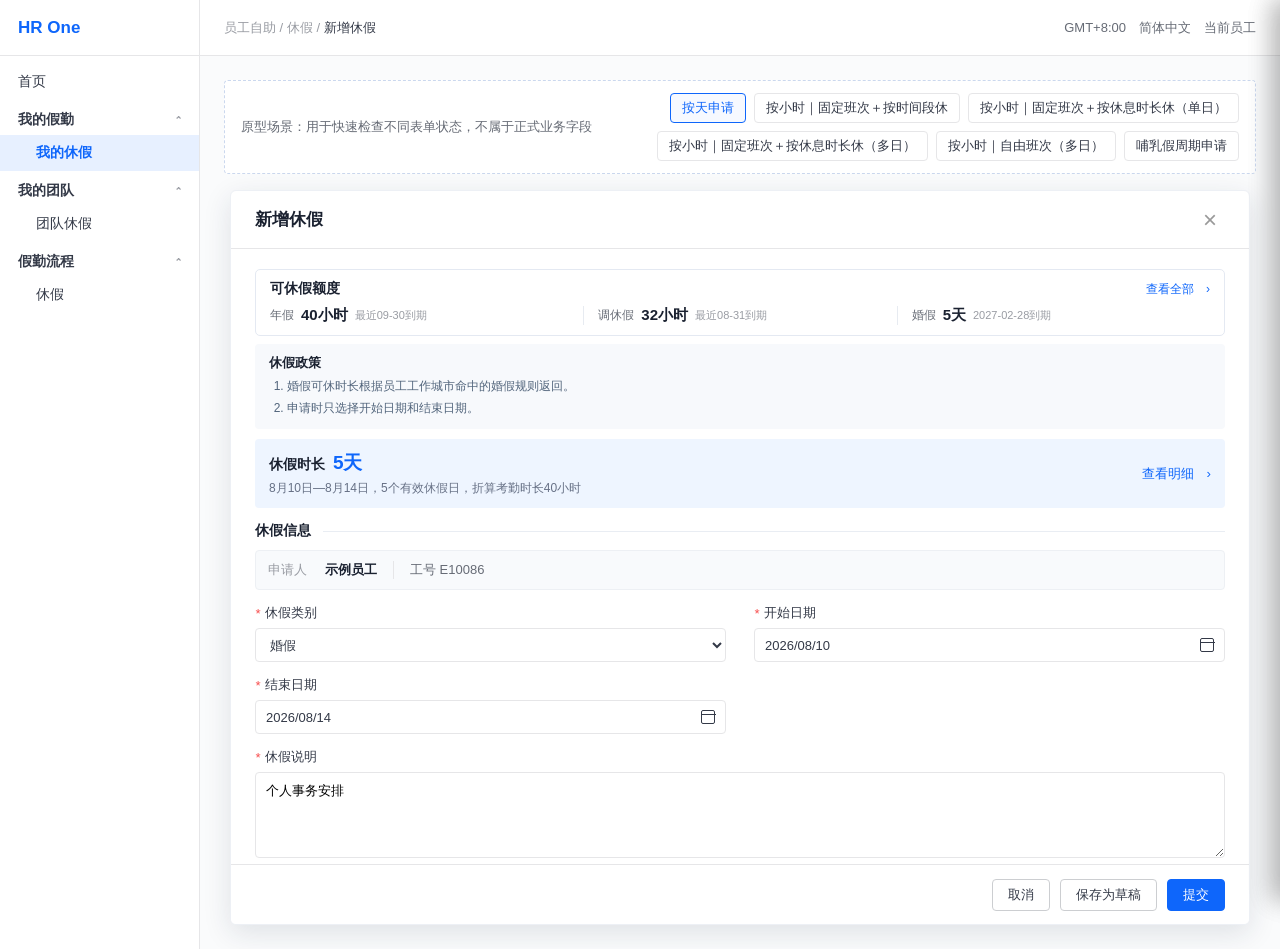
==== commit 732c42cc: "Stack leave policy items vertically" ====
--- a/leave-prototype/02-休假申请本人原型/index.html
+++ b/leave-prototype/02-休假申请本人原型/index.html
@@ -12,7 +12,7 @@
 .main{flex:1;min-width:0}.header{height:56px;background:#fff;border-bottom:1px solid var(--border);display:flex;align-items:center;justify-content:space-between;padding:0 24px}.breadcrumb{font-size:13px;color:var(--muted)}.breadcrumb span{color:var(--text)}.user-info{font-size:13px;color:var(--sub)}.content{padding:24px;min-height:calc(100vh - 56px)}
 .prototype-bar{display:flex;align-items:center;justify-content:space-between;gap:16px;background:#fff;border-radius:4px;padding:12px 16px;margin-bottom:16px;border:1px dashed #cbd8ee}.prototype-label{font-size:13px;color:var(--sub);white-space:nowrap}.scenario-group{display:flex;justify-content:flex-end;flex-wrap:wrap;gap:8px}.scenario{min-height:30px;padding:5px 11px;border:1px solid var(--border);border-radius:4px;background:#fff;color:var(--text);cursor:pointer;line-height:18px}.scenario.active{border-color:var(--blue);color:var(--blue);background:#f6f9ff}
 .workspace{display:flex;justify-content:center;align-items:flex-start}.application{width:min(1020px,100%);background:#fff;border-radius:6px;box-shadow:0 8px 28px rgba(25,40,65,.12);border:1px solid #edf0f5;overflow:hidden}.application-head{height:58px;padding:0 24px;border-bottom:1px solid var(--border);display:flex;align-items:center;justify-content:space-between}.application-title{font-size:17px;font-weight:650;color:var(--strong)}.close{width:30px;height:30px;border:0;background:transparent;color:#999;font-size:24px;cursor:pointer}.application-body{padding:20px 24px 10px;max-height:calc(100vh - 285px);overflow:auto}.application-footer{height:60px;padding:0 24px;border-top:1px solid var(--border);display:flex;align-items:center;justify-content:flex-end;gap:10px;background:#fff}
-.notice-card{background:#f7f9fc;border:0;border-radius:4px;padding:10px 14px;margin-bottom:10px}.notice-head{display:flex;align-items:center;justify-content:space-between;gap:16px;margin-bottom:4px}.notice-title{font-size:13px;font-weight:600;color:var(--strong)}.notice-list{display:grid;grid-template-columns:repeat(2,minmax(0,1fr));gap:0 24px;padding-left:18px;color:#52657c;font-size:12px;line-height:1.8}.notice-card.collapsed .notice-list{max-height:44px;overflow:hidden}.notice-toggle{display:none;border:0;background:transparent;color:var(--blue);font-size:12px;cursor:pointer;white-space:nowrap}.notice-toggle.show{display:inline-flex}
+.notice-card{background:#f7f9fc;border:0;border-radius:4px;padding:10px 14px;margin-bottom:10px}.notice-head{display:flex;align-items:center;justify-content:space-between;gap:16px;margin-bottom:4px}.notice-title{font-size:13px;font-weight:600;color:var(--strong)}.notice-list{display:grid;grid-template-columns:1fr;gap:0;padding-left:18px;color:#52657c;font-size:12px;line-height:1.8}.notice-card.collapsed .notice-list{max-height:44px;overflow:hidden}.notice-toggle{display:none;border:0;background:transparent;color:var(--blue);font-size:12px;cursor:pointer;white-space:nowrap}.notice-toggle.show{display:inline-flex}
 .quota-card{border:1px solid #e4e9f2;border-radius:5px;padding:10px 14px;margin-bottom:8px;background:#fff;display:grid;grid-template-columns:minmax(0,1fr) auto;align-items:center;gap:8px 16px}.quota-title{grid-column:1;grid-row:1;font-weight:600;color:var(--strong);white-space:nowrap}.quota-all{grid-column:2;grid-row:1;justify-self:end;border:0;background:transparent;color:var(--blue);font-size:12px;cursor:pointer;white-space:nowrap}.quota-grid{grid-column:1/-1;grid-row:2;display:grid;grid-template-columns:repeat(3,minmax(0,1fr))}.quota-item{min-width:0;padding:0 14px;border-left:1px solid #e7ebf1;display:flex;align-items:center;gap:7px}.quota-item:first-child{padding-left:0;border-left:0}.quota-name{font-size:12px;color:var(--sub);white-space:nowrap}.quota-value{font-size:15px;font-weight:650;color:var(--strong);white-space:nowrap}.quota-note{font-size:11px;color:var(--muted);white-space:nowrap;overflow:hidden;text-overflow:ellipsis}.quota-head{display:contents}
 .trial-card{display:none;align-items:center;justify-content:space-between;gap:20px;background:#eef5ff;border:0;border-radius:4px;padding:11px 14px;margin-bottom:12px}.trial-card.show{display:flex}.trial-main{font-weight:600;color:var(--strong);margin-bottom:3px}.trial-main strong{font-size:19px;margin-left:4px;color:var(--blue)}.trial-sub{font-size:12px;color:#667085;line-height:1.5}.trial-link{border:0;background:transparent;color:var(--blue);padding:6px 0;white-space:nowrap;cursor:pointer}
 .form-section-heading{display:flex;align-items:center;gap:12px;margin:14px 0 10px;font-size:14px;font-weight:600;color:var(--strong)}.form-section-heading::after{content:"";height:1px;background:#e9edf3;flex:1}
@@ -41,7 +41,7 @@
 <div class="layout">
     <aside class="sidebar">
       <div class="sidebar-logo">HR One</div>
-      <div id="sideNav"><a class="sidebar-home" href="#">首页</a><div class="sidebar-parent">我的假勤</div><a class="sidebar-item active" href="../03-我的休假列表与变更销假原型/index.html">我的休假</a><div class="sidebar-parent">我的团队</div><a class="sidebar-item" href="../04-团队与HR发起原型/index.html?mode=team">团队休假</a><div class="sidebar-parent">假勤流程</div><a class="sidebar-item" href="../04-团队与HR发起原型/index.html?mode=hr">休假</a></div>
+      <div id="sideNav"><a class="sidebar-home" href="../03-我的休假列表与变更销假原型/index.html">首页</a><div class="sidebar-parent">我的假勤</div><a class="sidebar-item active" href="../03-我的休假列表与变更销假原型/index.html">我的休假</a><div class="sidebar-parent">我的团队</div><a class="sidebar-item" href="../04-团队与HR发起原型/index.html?mode=team">团队休假</a><div class="sidebar-parent">假勤流程</div><a class="sidebar-item" href="../04-团队与HR发起原型/index.html?mode=hr">休假</a></div>
     </aside>
     <main class="main">
     <header class="header"><div class="breadcrumb" id="breadcrumb">员工自助 / 休假 / <span>新增休假</span></div><div class="user-info" id="userInfo">GMT+8:00　简体中文　当前员工</div></header>
@@ -168,7 +168,7 @@
 function confirmDateTimePicker(){if(!state.pickerTarget||!state.pickerDate)return;const input=$(state.pickerTarget);input.value=state.dateRequest?state.pickerDate:`${state.pickerDate}T${state.pickerHour}:${state.pickerMinute}`;syncDateTimeTriggers();closeDateTimePicker();input.dispatchEvent(new Event('change',{bubbles:true}))}
 function configureEntryMode(){
   const selfActive=entryMode==='self',teamActive=entryMode==='team',hrActive=entryMode==='hr';
-  $('sideNav').innerHTML=`<a class="sidebar-home" href="#">首页</a><div class="sidebar-parent">我的假勤</div><a class="sidebar-item${selfActive?' active':''}" href="../03-我的休假列表与变更销假原型/index.html">我的休假</a><div class="sidebar-parent">我的团队</div><a class="sidebar-item${teamActive?' active':''}" href="../04-团队与HR发起原型/index.html?mode=team">团队休假</a><div class="sidebar-parent">假勤流程</div><a class="sidebar-item${hrActive?' active':''}" href="../04-团队与HR发起原型/index.html?mode=hr">休假</a>`;
+  $('sideNav').innerHTML=`<a class="sidebar-home" href="../03-我的休假列表与变更销假原型/index.html">首页</a><div class="sidebar-parent">我的假勤</div><a class="sidebar-item${selfActive?' active':''}" href="../03-我的休假列表与变更销假原型/index.html">我的休假</a><div class="sidebar-parent">我的团队</div><a class="sidebar-item${teamActive?' active':''}" href="../04-团队与HR发起原型/index.html?mode=team">团队休假</a><div class="sidebar-parent">假勤流程</div><a class="sidebar-item${hrActive?' active':''}" href="../04-团队与HR发起原型/index.html?mode=hr">休假</a>`;
   if(entryMode==='self')return;
   document.body.classList.add('mode-delegate');
   const isTeam=entryMode==='team';
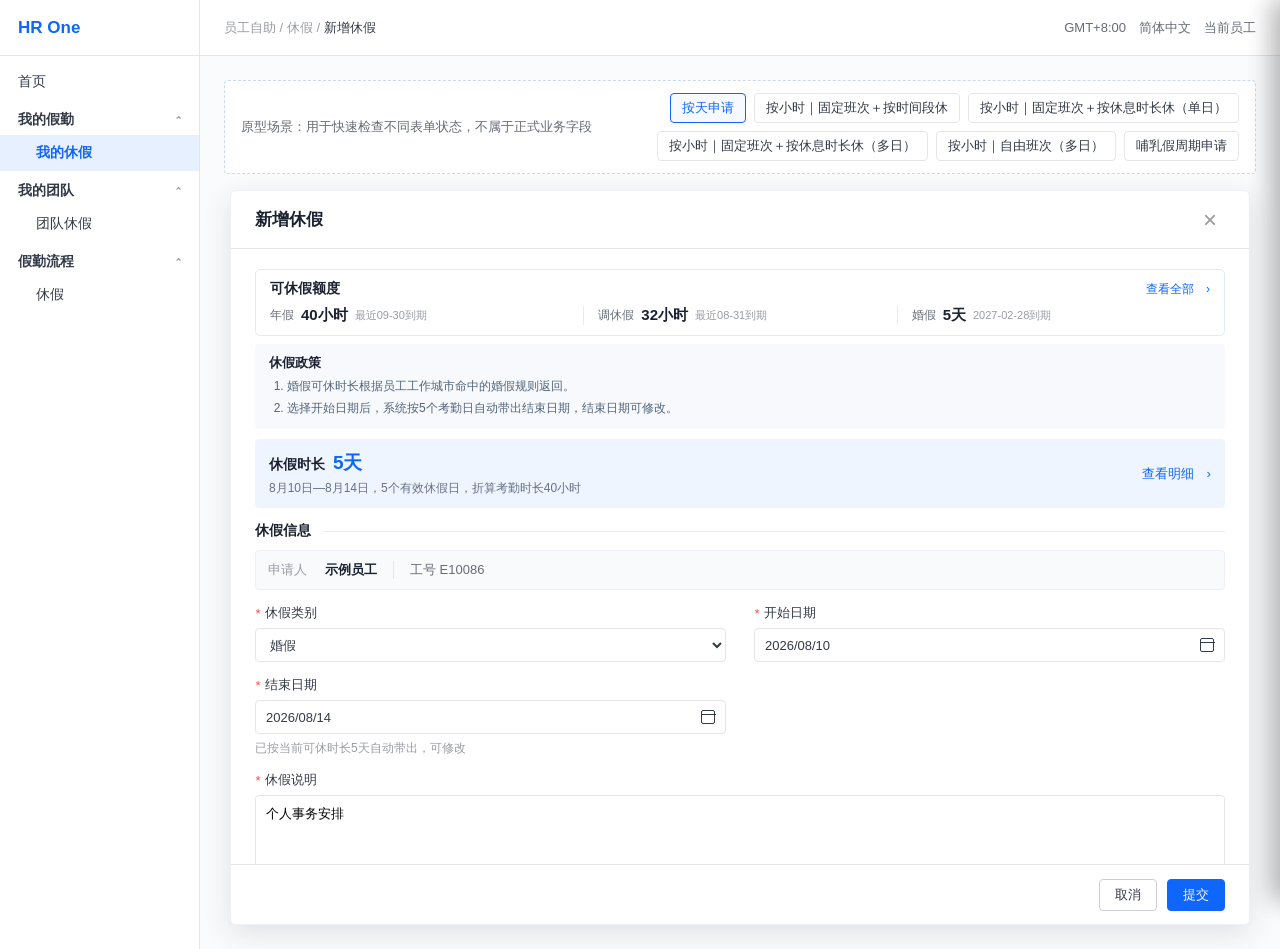
==== commit d4e1b642: "feat: 更新休假申请与销假操作原型" ====
--- a/leave-prototype/02-休假申请本人原型/index.html
+++ b/leave-prototype/02-休假申请本人原型/index.html
@@ -69,7 +69,7 @@
               <div class="identity-line"><span class="identity-heading">申请人</span><span class="identity-name">示例员工</span><span class="identity-meta">工号 E10086</span></div>
               <label class="form-item" id="leaveTypeItem"><span class="form-label"><i class="required">*</i>休假类别</span><select class="form-select" id="leaveType"><option value="comp">调休假</option><option value="annual">年假</option><option value="marriage">婚假</option><option value="sick">病假</option><option value="bereavement">丧假</option><option value="maternity">产假</option><option value="breastfeeding">哺乳假</option><option value="prenatal">产检假</option></select><span class="error">必填项不能为空</span></label>
               <div class="form-item" id="startItem"><span class="form-label"><i class="required">*</i>开始时间</span><button class="date-time-trigger" id="startTimeTrigger" type="button" data-picker-target="startTime"><span id="startTimeDisplay">2026/08/07 13:00</span><span class="calendar-mark" aria-hidden="true"></span></button><input id="startTime" type="hidden" value="2026-08-07T13:00"><span class="error">必填项不能为空</span></div>
-              <div class="form-item" id="endItem"><span class="form-label"><i class="required">*</i>结束时间</span><button class="date-time-trigger" id="endTimeTrigger" type="button" data-picker-target="endTime"><span id="endTimeDisplay">2026/08/07 18:00</span><span class="calendar-mark" aria-hidden="true"></span></button><input id="endTime" type="hidden" value="2026-08-07T18:00"><span class="error">必填项不能为空</span></div>
+              <div class="form-item" id="endItem"><span class="form-label"><i class="required">*</i>结束时间</span><button class="date-time-trigger" id="endTimeTrigger" type="button" data-picker-target="endTime"><span id="endTimeDisplay">2026/08/07 18:00</span><span class="calendar-mark" aria-hidden="true"></span></button><input id="endTime" type="hidden" value="2026-08-07T18:00"><span class="hint" id="autoEndHint" hidden></span><span class="error">必填项不能为空</span></div>
               <div class="special-fields" id="specialFields"></div>
               <label class="form-item rest-single show" id="restSingle"><span class="form-label"><i class="required">*</i>扣减休息时长 <button type="button" class="btn-text rule-link" id="openRestRule">规则说明</button></span><span class="input-with-unit"><input class="form-input" id="singleRest" type="number" min="0" step="0.5" value="1"><span class="unit">小时</span></span><span class="hint">填写本次休假时段内需要扣减的休息时长。</span><span class="error">必填项不能为空</span></label>
               <section class="daily-section" id="dailySection">
@@ -83,7 +83,7 @@
               </section>
             </div>
           </div>
-          <div class="application-footer"><button class="btn">取消</button><button class="btn" id="saveDraft">保存为草稿</button><button class="btn btn-primary" id="submitForm">提交</button></div>
+          <div class="application-footer"><button class="btn">取消</button><button class="btn btn-primary" id="submitForm">提交</button></div>
         </section>
       </div>
     </section>
@@ -149,10 +149,10 @@
 const configs={
   comp:{unit:'hour',balanceLimited:true,notice:['调休假优先使用即将到期的可用额度。','申请时长由员工排班、申请时段及休息方式共同计算。','提交前请确认休假时长及明细。'],remaining:'32小时',attachmentRules:[]},
   annual:{unit:'hour',balanceLimited:true,notice:['年假将按可用额度的失效顺序进行扣减。','申请时间需落在员工可申请的班次范围内。'],remaining:'40小时',attachmentRules:[]},
-  marriage:{unit:'day',dayBasis:'attendance',balanceLimited:false,notice:['婚假可休时长根据员工工作城市命中的婚假规则返回。','申请时只选择开始日期和结束日期。'],attachmentRules:[{basis:'all',materials:['结婚证明']}]},
+  marriage:{unit:'day',dayBasis:'attendance',balanceLimited:false,fixedDuration:5,mustApplyAll:true,notice:['婚假可休时长根据员工工作城市命中的婚假规则返回。','选择开始日期后，系统按5个考勤日自动带出结束日期，结束日期可修改。'],attachmentRules:[{basis:'all',materials:['结婚证明']}]},
   sick:{unit:'hour',balanceLimited:false,notice:['病假材料要求由当前假别规则返回。','提交前请确认申请时间及附件要求。'],attachmentRules:[{basis:'duration',operator:'gt',value:1,materials:['诊断证明','病历','医疗费用单据']}]},
   bereavement:{unit:'day',dayBasis:'attendance',balanceLimited:false,notice:['丧假可休范围根据去世亲属身份确定。','申请时只选择开始日期和结束日期。'],attachmentRules:[{basis:'all',materials:['死亡证明','亲属关系证明']}]},
-  maternity:{unit:'day',dayBasis:'natural',balanceLimited:false,notice:['产假根据预产期及适用政策计算。','请准确填写预产期。'],attachmentRules:[{basis:'all',materials:['生育证明','出生证明']}]},
+  maternity:{unit:'day',dayBasis:'natural',balanceLimited:false,fixedDuration:158,mustApplyAll:true,notice:['产假根据预产期及适用政策计算，当前示例规则返回158天。','选择开始日期后，系统按158个自然日自动带出结束日期，结束日期可修改。'],attachmentRules:[{basis:'all',materials:['生育证明','出生证明']}]},
   breastfeeding:{unit:'hour',balanceLimited:false,notice:['哺乳假按日期区间一次申请，系统按有效考勤日生成每日休假。','固定班次选择每日上班后或下班前使用；自由班次按每日可休时长核减应工作时长。'],attachmentRules:[]},
   prenatal:{unit:'hour',balanceLimited:false,notice:['产检假需按“周数＋余天”填写申请时对应孕周。','系统根据孕周命中当前自然月的可休规则。'],attachmentRules:[{basis:'all',materials:['产检证明']}]}
 };
@@ -180,8 +180,8 @@
   $('leaveEmployee').value=employeeOptions[entryMode][0].id;
 }
 function renderEmployeeSummary(){if(entryMode==='self')return;const employee=employeeOptions[entryMode].find(item=>item.id===$('leaveEmployee').value),summary=$('employeeSummary');if(!employee){summary.classList.remove('show');summary.innerHTML='';$('delegateAvatar').textContent='员';return}$('delegateAvatar').textContent=employee.name.slice(-1);summary.innerHTML=[['工号',employee.id],['部门',employee.department],['划分区域',employee.region],['工作城市',employee.city]].map(([label,value])=>`<div class="employee-meta"><div class="employee-meta-label">${label}</div><div class="employee-meta-value" title="${value}">${value}</div></div>`).join('');summary.classList.add('show')}
-function renderUnselectedEmployee(){if(entryMode==='self')return;renderEmployeeSummary();const placeholder=document.createElement('option');placeholder.id='employeeLeaveTypePlaceholder';placeholder.value='';placeholder.textContent='请先选择休假员工';leaveType.querySelector('#employeeLeaveTypePlaceholder')?.remove();leaveType.prepend(placeholder);leaveType.value='';leaveType.disabled=true;startTime.disabled=true;endTime.disabled=true;syncDateTimeTriggers();$('reason').disabled=true;$('openDetail').disabled=true;$('saveDraft').disabled=true;$('submitForm').disabled=true;$('quotaSummary').style.display='none';$('noticeList').innerHTML='<li>请选择休假员工，系统将根据该员工适用的假期方案展示休假政策。</li>';$('noticeToggle').classList.remove('show');$('trialCard').classList.remove('show');$('trialDuration').textContent='—';$('shiftSummary').textContent='选择休假员工及申请时间后计算';$('specialFields').innerHTML='';$('restSingle').classList.remove('show');$('dailySection').classList.remove('show');$('attachmentSection').classList.remove('show')}
-function enableEmployeeForm(){leaveType.querySelector('#employeeLeaveTypePlaceholder')?.remove();leaveType.disabled=false;startTime.disabled=false;endTime.disabled=false;syncDateTimeTriggers();$('reason').disabled=false;$('openDetail').disabled=false;$('saveDraft').disabled=false;$('submitForm').disabled=false;$('quotaSummary').style.display='grid'}
+function renderUnselectedEmployee(){if(entryMode==='self')return;renderEmployeeSummary();const placeholder=document.createElement('option');placeholder.id='employeeLeaveTypePlaceholder';placeholder.value='';placeholder.textContent='请先选择休假员工';leaveType.querySelector('#employeeLeaveTypePlaceholder')?.remove();leaveType.prepend(placeholder);leaveType.value='';leaveType.disabled=true;startTime.disabled=true;endTime.disabled=true;syncDateTimeTriggers();$('reason').disabled=true;$('openDetail').disabled=true;$('submitForm').disabled=true;$('quotaSummary').style.display='none';$('noticeList').innerHTML='<li>请选择休假员工，系统将根据该员工适用的假期方案展示休假政策。</li>';$('noticeToggle').classList.remove('show');$('trialCard').classList.remove('show');$('trialDuration').textContent='—';$('shiftSummary').textContent='选择休假员工及申请时间后计算';$('specialFields').innerHTML='';$('restSingle').classList.remove('show');$('dailySection').classList.remove('show');$('attachmentSection').classList.remove('show')}
+function enableEmployeeForm(){leaveType.querySelector('#employeeLeaveTypePlaceholder')?.remove();leaveType.disabled=false;startTime.disabled=false;endTime.disabled=false;syncDateTimeTriggers();$('reason').disabled=false;$('openDetail').disabled=false;$('submitForm').disabled=false;$('quotaSummary').style.display='grid'}
 function formatDate(value){if(!value)return'';const date=new Date(value);return `${date.getMonth()+1}月${date.getDate()}日`}
 function daysBetween(){if(!startTime.value||!endTime.value)return 0;const a=new Date(startTime.value),b=new Date(endTime.value);return Math.max(1,Math.floor((new Date(b.getFullYear(),b.getMonth(),b.getDate())-new Date(a.getFullYear(),a.getMonth(),a.getDate()))/86400000)+1)}
 function calendarRangeRows(){if(!startTime.value||!endTime.value)return[];const start=new Date(`${startTime.value.slice(0,10)}T00:00:00`),end=new Date(`${endTime.value.slice(0,10)}T00:00:00`),rows=[];for(const cursor=new Date(start);cursor<=end;cursor.setDate(cursor.getDate()+1))rows.push({date:`${cursor.getFullYear()}-${String(cursor.getMonth()+1).padStart(2,'0')}-${String(cursor.getDate()).padStart(2,'0')}`});return rows}
@@ -201,6 +201,9 @@
 function resolveAttachments(){const cfg=configs[leaveType.value];return (cfg.attachmentRules||[]).filter(rule=>rule.basis==='all'||(rule.basis==='duration'&&rule.operator==='gt'&&(parseFloat(currentDuration())||0)>Number(rule.value))).flatMap(rule=>rule.materials).filter((name,index,list)=>list.indexOf(name)===index)}
 function renderAttachments(){const materials=resolveAttachments(),section=$('attachmentSection'),rows=$('attachmentRows');section.classList.toggle('show',materials.length>0);section.classList.remove('invalid');if(!materials.length){rows.innerHTML='';return}rows.innerHTML=materials.map(name=>{const key=`${leaveType.value}:${name}`,uploaded=Boolean(state.uploadedAttachments[key]),label=name.endsWith('附件')?name:`${name}附件`;return `<div class="attachment-field"><div class="attachment-label"><i class="required">*</i>${label}</div><div class="attachment-control"><button type="button" class="file-picker" data-key="${key}">↥ ${uploaded?'重新选择':'选择文件'}</button><span class="file-status ${uploaded?'done':''}">${uploaded?'示例文件.pdf':'未选择文件'}</span></div></div>`}).join('')}
 function setUnit(preserveValues=true){const cfg=configs[leaveType.value],dateRequest=cfg.unit==='day'||leaveType.value==='breastfeeding',oldStart=preserveValues?startTime.value:'',oldEnd=preserveValues?endTime.value:'';state.dateRequest=dateRequest;$('startItem').querySelector('.form-label').innerHTML=`<i class="required">*</i>${dateRequest?'开始日期':'开始时间'}`;$('endItem').querySelector('.form-label').innerHTML=`<i class="required">*</i>${dateRequest?'结束日期':'结束时间'}`;if(dateRequest){startTime.value=oldStart?oldStart.slice(0,10):'';endTime.value=oldEnd?oldEnd.slice(0,10):''}else{startTime.value=oldStart?(oldStart.includes('T')?oldStart:`${oldStart}T09:00`):'';endTime.value=oldEnd?(oldEnd.includes('T')?oldEnd:`${oldEnd}T18:00`):''}syncDateTimeTriggers()}
+function suggestedEndDate(){const cfg=configs[leaveType.value];if(!startTime.value||cfg.unit!=='day'||!cfg.mustApplyAll||!cfg.fixedDuration)return'';const cursor=new Date(`${startTime.value.slice(0,10)}T00:00:00`);let counted=0;while(counted<cfg.fixedDuration){if(cfg.dayBasis==='natural'||scheduleResult(isoDate(cursor)).effective)counted++;if(counted<cfg.fixedDuration)cursor.setDate(cursor.getDate()+1)}return isoDate(cursor)}
+function updateAutoEndHint(){const cfg=configs[leaveType.value],hint=$('autoEndHint'),suggested=suggestedEndDate();if(!suggested){hint.hidden=true;hint.textContent='';return}hint.hidden=false;hint.textContent=endTime.value===suggested?`已按当前可休时长${cfg.fixedDuration}天自动带出，可修改`:`结束日期已修改，提交时将校验本次应申请${cfg.fixedDuration}天`}
+function autoFillEndDate(){const suggested=suggestedEndDate();if(!suggested){updateAutoEndHint();return}endTime.value=suggested;syncDateTimeTriggers();updateAutoEndHint()}
 function clampTime(date,time){const value=new Date(`${date}T${time}`),start=new Date(startTime.value),end=new Date(endTime.value);if(value<start)return(startTime.value.split('T')[1]||time).slice(0,5);if(value>end)return(endTime.value.split('T')[1]||time).slice(0,5);return time}
 function buildDailyRows(){const source=attendanceRows(),lastIndex=source.length-1;state.copySourceIndex=null;state.rows=source.map((row,index)=>{const fixed=state.shiftType==='fixed',start=fixed?clampTime(row.date,row.shiftStart):(index===0?(startTime.value.split('T')[1]||'').slice(0,5):''),end=fixed?clampTime(row.date,row.shiftEnd):(index===lastIndex?(endTime.value.split('T')[1]||'').slice(0,5):''),locked=state.scenario==='hour-daily'&&index===1;return{...row,start,end,rest:locked?0:(state.scenario==='hour-daily'&&index===0?1:''),locked,timeReadOnly:false}})}
 function calculateRow(row){if(!row.start||!row.end||row.rest==='')return null;const [sh,sm]=row.start.split(':').map(Number),[eh,em]=row.end.split(':').map(Number);return roundedHours(Math.min(8,(eh+em/60)-(sh+sm/60)-Number(row.rest||0)))}
@@ -209,7 +212,7 @@
 function displayMode(){const cfg=configs[leaveType.value],systemGeneratedPeriod=leaveType.value==='breastfeeding';$('restSingle').classList.remove('show');$('dailySection').classList.remove('show');singleRest.disabled=false;$('restSingle').querySelector('.required').style.display='';if(!startTime.value||!endTime.value)return;if(cfg.unit==='hour'&&state.restMethod==='duration'&&!systemGeneratedPeriod){const validDays=attendanceRows().length;if(validDays<=1)$('restSingle').classList.add('show');else{$('dailySection').classList.add('show');buildDailyRows();renderDaily()}}}
 function currentDuration(){const cfg=configs[leaveType.value];if(leaveType.value==='breastfeeding')return `${breastfeedingRows().reduce((sum,row)=>sum+row.duration,0)}小时`;if(cfg.unit==='day')return `${effectiveLeaveRows().reduce((sum,row)=>sum+row.leaveDays,0)}天`;if($('dailySection').classList.contains('show')){const results=state.rows.map(calculateRow);return results.some(value=>value===null)?'待计算':`${results.reduce((sum,value)=>sum+value,0)}小时`}if($('restSingle').classList.contains('show')&&singleRest.value==='')return'待计算';const rest=$('restSingle').classList.contains('show')?Number(singleRest.value||0):systemRestOverlap();return `${roundedHours(Math.min(8,baseHours()-rest))}小时`}
 function renderDeductDetails(){const duration=currentDuration(),number=parseFloat(duration),type=leaveType.value;let rows=[];if(!Number.isFinite(number)){$('deductCard').style.display='none';$('deductRows').innerHTML='';return}if(type==='comp'){const carry=Math.min(2,number),current=Math.max(0,number-carry);if(carry>0)rows.push(['上期结转调休','余额2小时，于2026-08-31失效',`-${carry}小时`]);if(current>0)rows.push(['本期调休','余额30小时，于2026-12-31失效',`-${current}小时`])}else if(type==='annual'){rows=[['年假','余额40小时，于2026-12-31失效',`-${number}小时`]]}else if(type==='marriage'){rows=[['婚假可休时长',`根据员工工作城市命中5天，本次申请后剩余${Math.max(0,5-number)}天`,`-${number}天`]]}$('deductCard').style.display=rows.length?'block':'none';$('deductRows').innerHTML=rows.map(([name,meta,value])=>`<div class="deduct-row"><div><div class="deduct-name">${name}</div><div class="deduct-meta">${meta}</div></div><div class="deduct-value">${value}</div></div>`).join('')}
-function updateTrial(){const cfg=configs[leaveType.value],duration=currentDuration(),validDays=cfg.unit==='day'?effectiveLeaveRows().length:attendanceRows().length,restLabel=state.restMethod==='period'?'，按时间段休':state.restMethod==='duration'?'，按休息时长休':'';state.detailFilterDate='';$('trialDuration').textContent=duration;$('detailDuration').textContent=duration;$('openDetail').disabled=duration==='待计算';$('trialCard').classList.toggle('show',Boolean(startTime.value&&endTime.value));if(cfg.unit==='day'){const attendanceHours=effectiveLeaveRows().reduce((sum,row)=>sum+row.attendanceHours,0);$('shiftSummary').textContent=`${formatDate(startTime.value)}—${formatDate(endTime.value)}，${validDays}个有效休假日，折算考勤时长${attendanceHours}小时`;$('detailAttendanceHours').textContent=`折算考勤时长：${attendanceHours}小时`}else if(leaveType.value==='breastfeeding'){$('shiftSummary').textContent=`${formatDate(startTime.value)}—${formatDate(endTime.value)}，${validDays}个有效考勤日，每日1小时`;$('detailAttendanceHours').textContent=''}else{$('shiftSummary').textContent=validDays>1?`${formatDate(startTime.value)}—${formatDate(endTime.value)}，${validDays}个有效考勤日${restLabel}`:`${formatDate(startTime.value)}班次：09:00—18:00，${state.shiftType==='fixed'?'固定班次':'自由班次'}${restLabel}`;$('detailAttendanceHours').textContent=''}renderDeductDetails();renderDetailDays();renderAttachments()}
+function updateTrial(){const cfg=configs[leaveType.value],duration=currentDuration(),validDays=cfg.unit==='day'?effectiveLeaveRows().length:attendanceRows().length,restLabel=state.restMethod==='period'?'，按时间段休':state.restMethod==='duration'?'，按休息时长休':'';state.detailFilterDate='';$('trialDuration').textContent=duration;$('detailDuration').textContent=duration;$('openDetail').disabled=duration==='待计算';$('trialCard').classList.toggle('show',Boolean(startTime.value&&endTime.value));updateAutoEndHint();if(cfg.unit==='day'){const attendanceHours=effectiveLeaveRows().reduce((sum,row)=>sum+row.attendanceHours,0);$('shiftSummary').textContent=`${formatDate(startTime.value)}—${formatDate(endTime.value)}，${validDays}个有效休假日，折算考勤时长${attendanceHours}小时`;$('detailAttendanceHours').textContent=`折算考勤时长：${attendanceHours}小时`}else if(leaveType.value==='breastfeeding'){$('shiftSummary').textContent=`${formatDate(startTime.value)}—${formatDate(endTime.value)}，${validDays}个有效考勤日，每日1小时`;$('detailAttendanceHours').textContent=''}else{$('shiftSummary').textContent=validDays>1?`${formatDate(startTime.value)}—${formatDate(endTime.value)}，${validDays}个有效考勤日${restLabel}`:`${formatDate(startTime.value)}班次：09:00—18:00，${state.shiftType==='fixed'?'固定班次':'自由班次'}${restLabel}`;$('detailAttendanceHours').textContent=''}renderDeductDetails();renderDetailDays();renderAttachments()}
 function renderDetailDays(){
   const cfg=configs[leaveType.value],isDay=cfg.unit==='day';let rows=[];
   if(!startTime.value||!endTime.value){$('detailDays').innerHTML='';return}
@@ -226,19 +229,19 @@
 }
 function refresh(preserveInterval=true){renderNotice();renderSpecial();setUnit(preserveInterval);displayMode();updateTrial()}
 function applyScenario(name){state.scenario=name;state.noticeExpanded=false;state.shiftType=name==='hour-free-daily'?'free':'fixed';state.rows=[];document.querySelectorAll('.scenario').forEach(btn=>btn.classList.toggle('active',btn.dataset.scenario===name));if(name==='day'){state.restMethod='none';leaveType.value='marriage';startTime.value='2026-08-10';endTime.value='2026-08-14'}if(name==='hour-single'){state.restMethod='duration';leaveType.value='comp';startTime.value='2026-08-10T13:00';endTime.value='2026-08-10T18:00';singleRest.value='1'}if(name==='hour-auto'){state.restMethod='period';leaveType.value='annual';startTime.value='2026-08-10T09:00';endTime.value='2026-08-10T14:00'}if(name==='hour-daily'){state.restMethod='duration';leaveType.value='comp';startTime.value='2026-08-10T09:00';endTime.value='2026-08-11T18:00'}if(name==='hour-free-daily'){state.restMethod='duration';leaveType.value='comp';startTime.value='2026-08-10T09:00';endTime.value='2026-08-11T18:00'}if(name==='breastfeeding'){state.restMethod='none';leaveType.value='breastfeeding';startTime.value='2026-08-10';endTime.value='2027-01-31'}setUnit();renderNotice();renderSpecial();displayMode();updateTrial()}
-function validate(){let ok=true;if(entryMode!=='self'){const employeeInvalid=!$('leaveEmployee').value;$('delegateSelector').classList.toggle('invalid',employeeInvalid);if(employeeInvalid)ok=false}[['leaveTypeItem',leaveType],['startItem',startTime],['endItem',endTime],['reasonItem',$('reason')]].forEach(([item,input])=>{const invalid=!input.value.trim();$(item).classList.toggle('invalid',invalid);if(invalid)ok=false});const dateRequest=configs[leaveType.value].unit==='day'||leaveType.value==='breastfeeding',startValue=new Date(startTime.value),endValue=new Date(endTime.value),rangeInvalid=dateRequest?endValue<startValue:endValue<=startValue;if(rangeInvalid){$('endItem').classList.add('invalid');$('endItem').querySelector('.error').textContent=dateRequest?'结束日期不能早于开始日期':'结束时间应晚于开始时间';ok=false}if($('restSingle').classList.contains('show')){const restInvalid=singleRest.value==='';$('restSingle').classList.toggle('invalid',restInvalid);if(restInvalid)ok=false}if(leaveType.value==='prenatal'){const weeks=$('gestationalWeeks'),days=$('gestationalDays'),weekInvalid=!weeks.value||!Number.isInteger(Number(weeks.value))||Number(weeks.value)<0,dayInvalid=days.value===''||!Number.isInteger(Number(days.value))||Number(days.value)<0||Number(days.value)>6,invalid=weekInvalid||dayInvalid;$('gestationItem').classList.toggle('invalid',invalid);if(invalid)ok=false}const missing=resolveAttachments().filter(name=>!state.uploadedAttachments[`${leaveType.value}:${name}`]);$('attachmentSection').classList.toggle('invalid',missing.length>0);if(missing.length){$('attachmentError').textContent=`请上传：${missing.join('、')}`;ok=false}return ok}
+function validate(){let ok=true;if(entryMode!=='self'){const employeeInvalid=!$('leaveEmployee').value;$('delegateSelector').classList.toggle('invalid',employeeInvalid);if(employeeInvalid)ok=false}[['leaveTypeItem',leaveType],['startItem',startTime],['endItem',endTime],['reasonItem',$('reason')]].forEach(([item,input])=>{const invalid=!input.value.trim();$(item).classList.toggle('invalid',invalid);if(invalid)ok=false});const cfg=configs[leaveType.value],dateRequest=cfg.unit==='day'||leaveType.value==='breastfeeding',startValue=new Date(startTime.value),endValue=new Date(endTime.value),rangeInvalid=dateRequest?endValue<startValue:endValue<=startValue;if(rangeInvalid){$('endItem').classList.add('invalid');$('endItem').querySelector('.error').textContent=dateRequest?'结束日期不能早于开始日期':'结束时间应晚于开始时间';ok=false}else if(cfg.mustApplyAll&&cfg.fixedDuration&&parseFloat(currentDuration())!==cfg.fixedDuration){$('endItem').classList.add('invalid');$('endItem').querySelector('.error').textContent=`该休假要求一次申请完，本次应申请${cfg.fixedDuration}天`;ok=false}else{$('endItem').querySelector('.error').textContent=dateRequest?'必填项不能为空':'必填项不能为空'}if($('restSingle').classList.contains('show')){const restInvalid=singleRest.value==='';$('restSingle').classList.toggle('invalid',restInvalid);if(restInvalid)ok=false}if(leaveType.value==='prenatal'){const weeks=$('gestationalWeeks'),days=$('gestationalDays'),weekInvalid=!weeks.value||!Number.isInteger(Number(weeks.value))||Number(weeks.value)<0,dayInvalid=days.value===''||!Number.isInteger(Number(days.value))||Number(days.value)<0||Number(days.value)>6,invalid=weekInvalid||dayInvalid;$('gestationItem').classList.toggle('invalid',invalid);if(invalid)ok=false}const missing=resolveAttachments().filter(name=>!state.uploadedAttachments[`${leaveType.value}:${name}`]);$('attachmentSection').classList.toggle('invalid',missing.length>0);if(missing.length){$('attachmentError').textContent=`请上传：${missing.join('、')}`;ok=false}return ok}
 
 document.querySelectorAll('.scenario').forEach(btn=>btn.addEventListener('click',()=>applyScenario(btn.dataset.scenario)));
 document.querySelectorAll('[data-picker-target]').forEach(button=>button.addEventListener('click',()=>openDateTimePicker(button.dataset.pickerTarget)));
 $('pickerPrevYear').addEventListener('click',()=>{state.pickerMonth.setFullYear(state.pickerMonth.getFullYear()-1);renderDateTimePicker()});$('pickerPrevMonth').addEventListener('click',()=>{state.pickerMonth.setMonth(state.pickerMonth.getMonth()-1);renderDateTimePicker()});$('pickerNextMonth').addEventListener('click',()=>{state.pickerMonth.setMonth(state.pickerMonth.getMonth()+1);renderDateTimePicker()});$('pickerNextYear').addEventListener('click',()=>{state.pickerMonth.setFullYear(state.pickerMonth.getFullYear()+1);renderDateTimePicker()});$('pickerDays').addEventListener('click',event=>{const button=event.target.closest('[data-picker-date]');if(!button)return;state.pickerDate=button.dataset.pickerDate;state.pickerMonth=new Date(`${state.pickerDate}T00:00:00`);renderDateTimePicker()});$('pickerTimeSelect').addEventListener('change',event=>{[state.pickerHour,state.pickerMinute]=event.target.value.split(':')});
 $('pickerNow').addEventListener('click',()=>{const now=new Date();state.pickerDate=isoDate(now);state.pickerMonth=new Date(now.getFullYear(),now.getMonth(),1);state.pickerHour=String(now.getHours()).padStart(2,'0');state.pickerMinute=String(now.getMinutes()).padStart(2,'0');renderDateTimePicker()});$('confirmDateTime').addEventListener('click',confirmDateTimePicker);$('dateTimeLayer').addEventListener('click',event=>{if(event.target===$('dateTimeLayer'))closeDateTimePicker()});document.addEventListener('keydown',event=>{if(event.key==='Escape'&&$('dateTimeLayer').classList.contains('show'))closeDateTimePicker()});
-leaveType.addEventListener('change',()=>{state.noticeExpanded=false;state.rows=[];state.uploadedAttachments={};singleRest.value='';refresh(false)});[startTime,endTime,singleRest].forEach(input=>input.addEventListener('change',()=>{displayMode();updateTrial()}));
+leaveType.addEventListener('change',()=>{state.noticeExpanded=false;state.rows=[];state.uploadedAttachments={};singleRest.value='';refresh(false)});startTime.addEventListener('change',()=>{autoFillEndDate();displayMode();updateTrial()});endTime.addEventListener('change',()=>{displayMode();updateTrial()});singleRest.addEventListener('change',()=>{displayMode();updateTrial()});
 $('leaveEmployee').addEventListener('change',()=>{if(entryMode==='self')return;const hasEmployee=Boolean($('leaveEmployee').value);$('delegateSelector').classList.remove('invalid');state.uploadedAttachments={};state.noticeExpanded=false;renderEmployeeSummary();if(hasEmployee){enableEmployeeForm();applyScenario('day');showToast('已更新所选员工的可休额度、休假政策和排班')}else renderUnselectedEmployee()});
 $('reason').addEventListener('input',event=>$('reasonCount').textContent=event.target.value.length);
 $('noticeToggle').addEventListener('click',()=>{state.noticeExpanded=!state.noticeExpanded;renderNotice()});$('openDetail').addEventListener('click',()=>{$('detailMask').classList.add('show');updateTrial()});$('closeDetail').addEventListener('click',()=> $('detailMask').classList.remove('show'));$('detailMask').addEventListener('click',event=>{if(event.target===$('detailMask'))$('detailMask').classList.remove('show')});$('openQuotaDetail').addEventListener('click',()=>$('quotaMask').classList.add('show'));$('closeQuotaDetail').addEventListener('click',()=>$('quotaMask').classList.remove('show'));$('quotaMask').addEventListener('click',event=>{if(event.target===$('quotaMask'))$('quotaMask').classList.remove('show')});
 $('openRestRule').addEventListener('click',()=> $('restRuleDrawer').classList.add('show'));$('closeRestRule').addEventListener('click',()=> $('restRuleDrawer').classList.remove('show'));$('closeGestationRule').addEventListener('click',()=> $('gestationRuleDrawer').classList.remove('show'));
 $('attachmentRows').addEventListener('click',event=>{const button=event.target.closest('.file-picker');if(!button)return;state.uploadedAttachments[button.dataset.key]=true;renderAttachments();showToast('附件已上传')});
-$('saveDraft').addEventListener('click',()=>showToast('已保存为草稿'));$('submitForm').addEventListener('click',()=>{if(validate())showToast('校验通过，已提交休假申请')});
+$('submitForm').addEventListener('click',()=>{if(validate())showToast('校验通过，已提交休假申请')});
 configureEntryMode();
 $('closeForm').addEventListener('click',()=>{window.location.href=entryMode==='self'?'../03-我的休假列表与变更销假原型/index.html':`../04-团队与HR发起原型/index.html?mode=${entryMode}`});
 applyScenario('day');
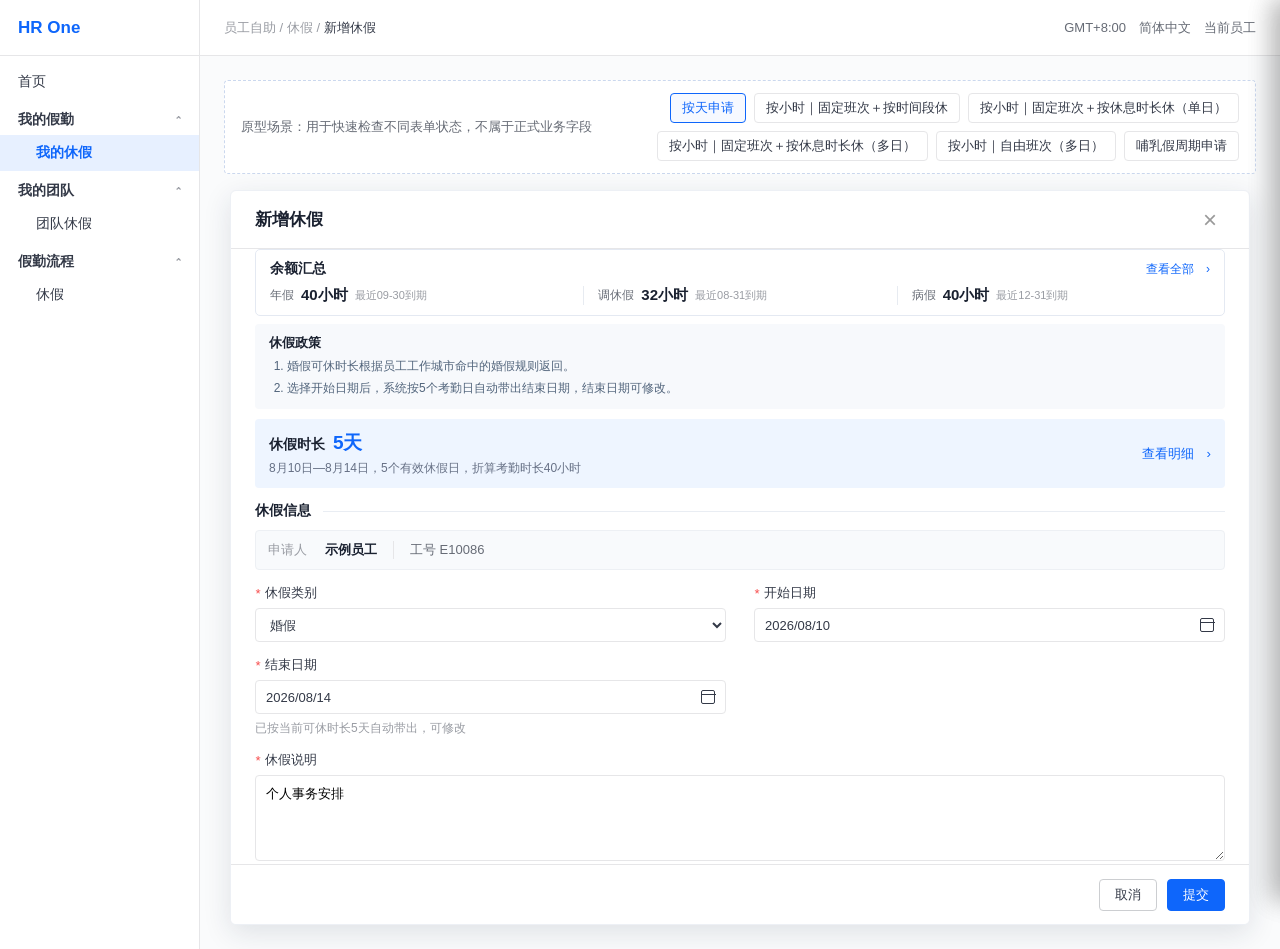
==== commit e5573345: "fix: 调整休假余额展示与顶部衔接" ====
--- a/leave-prototype/02-休假申请本人原型/index.html
+++ b/leave-prototype/02-休假申请本人原型/index.html
@@ -11,7 +11,7 @@
 .layout{display:flex;min-height:100vh}.sidebar{width:200px;background:#fff;border-right:1px solid var(--border);flex:none}.sidebar-logo{height:56px;display:flex;align-items:center;padding:0 18px;border-bottom:1px solid var(--border);font-size:17px;font-weight:650;color:var(--blue)}.sidebar-home,.sidebar-item{display:block;text-decoration:none;color:var(--text);padding:9px 18px}.sidebar-home{margin-top:8px}.sidebar-parent{display:flex;align-items:center;justify-content:space-between;padding:11px 18px 6px;color:var(--text);font-weight:600}.sidebar-parent:after{content:"⌃";color:var(--muted);font-size:12px}.sidebar-item{padding-left:36px}.sidebar-item:hover{background:var(--blue-light)}.sidebar-item.active{background:var(--blue-light);color:var(--blue);font-weight:600}
 .main{flex:1;min-width:0}.header{height:56px;background:#fff;border-bottom:1px solid var(--border);display:flex;align-items:center;justify-content:space-between;padding:0 24px}.breadcrumb{font-size:13px;color:var(--muted)}.breadcrumb span{color:var(--text)}.user-info{font-size:13px;color:var(--sub)}.content{padding:24px;min-height:calc(100vh - 56px)}
 .prototype-bar{display:flex;align-items:center;justify-content:space-between;gap:16px;background:#fff;border-radius:4px;padding:12px 16px;margin-bottom:16px;border:1px dashed #cbd8ee}.prototype-label{font-size:13px;color:var(--sub);white-space:nowrap}.scenario-group{display:flex;justify-content:flex-end;flex-wrap:wrap;gap:8px}.scenario{min-height:30px;padding:5px 11px;border:1px solid var(--border);border-radius:4px;background:#fff;color:var(--text);cursor:pointer;line-height:18px}.scenario.active{border-color:var(--blue);color:var(--blue);background:#f6f9ff}
-.workspace{display:flex;justify-content:center;align-items:flex-start}.application{width:min(1020px,100%);background:#fff;border-radius:6px;box-shadow:0 8px 28px rgba(25,40,65,.12);border:1px solid #edf0f5;overflow:hidden}.application-head{height:58px;padding:0 24px;border-bottom:1px solid var(--border);display:flex;align-items:center;justify-content:space-between}.application-title{font-size:17px;font-weight:650;color:var(--strong)}.close{width:30px;height:30px;border:0;background:transparent;color:#999;font-size:24px;cursor:pointer}.application-body{padding:20px 24px 10px;max-height:calc(100vh - 285px);overflow:auto}.application-footer{height:60px;padding:0 24px;border-top:1px solid var(--border);display:flex;align-items:center;justify-content:flex-end;gap:10px;background:#fff}
+.workspace{display:flex;justify-content:center;align-items:flex-start}.application{width:min(1020px,100%);background:#fff;border-radius:6px;box-shadow:0 8px 28px rgba(25,40,65,.12);border:1px solid #edf0f5;overflow:hidden}.application-head{height:58px;padding:0 24px;border-bottom:1px solid var(--border);display:flex;align-items:center;justify-content:space-between}.application-title{font-size:17px;font-weight:650;color:var(--strong)}.close{width:30px;height:30px;border:0;background:transparent;color:#999;font-size:24px;cursor:pointer}.application-body{padding:0 24px 10px;max-height:calc(100vh - 285px);overflow:auto}.application-footer{height:60px;padding:0 24px;border-top:1px solid var(--border);display:flex;align-items:center;justify-content:flex-end;gap:10px;background:#fff}
 .notice-card{background:#f7f9fc;border:0;border-radius:4px;padding:10px 14px;margin-bottom:10px}.notice-head{display:flex;align-items:center;justify-content:space-between;gap:16px;margin-bottom:4px}.notice-title{font-size:13px;font-weight:600;color:var(--strong)}.notice-list{display:grid;grid-template-columns:1fr;gap:0;padding-left:18px;color:#52657c;font-size:12px;line-height:1.8}.notice-card.collapsed .notice-list{max-height:44px;overflow:hidden}.notice-toggle{display:none;border:0;background:transparent;color:var(--blue);font-size:12px;cursor:pointer;white-space:nowrap}.notice-toggle.show{display:inline-flex}
 .quota-card{border:1px solid #e4e9f2;border-radius:5px;padding:10px 14px;margin-bottom:8px;background:#fff;display:grid;grid-template-columns:minmax(0,1fr) auto;align-items:center;gap:8px 16px}.quota-title{grid-column:1;grid-row:1;font-weight:600;color:var(--strong);white-space:nowrap}.quota-all{grid-column:2;grid-row:1;justify-self:end;border:0;background:transparent;color:var(--blue);font-size:12px;cursor:pointer;white-space:nowrap}.quota-grid{grid-column:1/-1;grid-row:2;display:grid;grid-template-columns:repeat(3,minmax(0,1fr))}.quota-item{min-width:0;padding:0 14px;border-left:1px solid #e7ebf1;display:flex;align-items:center;gap:7px}.quota-item:first-child{padding-left:0;border-left:0}.quota-name{font-size:12px;color:var(--sub);white-space:nowrap}.quota-value{font-size:15px;font-weight:650;color:var(--strong);white-space:nowrap}.quota-note{font-size:11px;color:var(--muted);white-space:nowrap;overflow:hidden;text-overflow:ellipsis}.quota-head{display:contents}
 .trial-card{display:none;align-items:center;justify-content:space-between;gap:20px;background:#eef5ff;border:0;border-radius:4px;padding:11px 14px;margin-bottom:12px}.trial-card.show{display:flex}.trial-main{font-weight:600;color:var(--strong);margin-bottom:3px}.trial-main strong{font-size:19px;margin-left:4px;color:var(--blue)}.trial-sub{font-size:12px;color:#667085;line-height:1.5}.trial-link{border:0;background:transparent;color:var(--blue);padding:6px 0;white-space:nowrap;cursor:pointer}
@@ -26,12 +26,10 @@
 .gestation-combo{display:flex}.gestation-combo .form-input{flex:1;min-width:0;border-radius:4px 0 0 4px}.gestation-unit{width:34px;flex:none;height:34px;border:1px solid var(--border);border-left:0;border-radius:0 4px 4px 0;display:flex;align-items:center;justify-content:center;background:#f5f6f7;color:#666;font-size:13px}.gestation-combo .form-input:nth-of-type(2){margin-left:8px}
 .attachment-section{display:none;grid-column:1/-1}.attachment-section.show{display:grid;grid-template-columns:1fr 1fr;gap:14px 28px}.attachment-fields{display:contents}.attachment-field{display:flex;flex-direction:column;min-width:0}.attachment-label{font-size:13px;color:var(--strong);margin-bottom:7px;display:flex;align-items:center;gap:4px}.attachment-control{display:flex;align-items:center;gap:10px;min-height:34px}.file-picker{height:34px;padding:0 13px;border:1px solid #ccced1;border-radius:4px;background:#fff;color:var(--text);cursor:pointer;font-size:13px}.file-picker:hover{border-color:var(--blue);color:var(--blue)}.file-status{font-size:12px;color:var(--muted);overflow:hidden;text-overflow:ellipsis;white-space:nowrap}.file-status.done{color:#26865c}.attachment-error{grid-column:1/-1}.attachment-section.invalid .attachment-error{display:block}.counter{text-align:right;font-size:11px;color:var(--muted);margin-top:4px}
 .btn{height:32px;padding:0 15px;border:1px solid #ccced1;border-radius:4px;background:#fff;color:var(--text);font-size:13px;cursor:pointer}.btn:hover{border-color:var(--blue);color:var(--blue)}.btn-primary{background:var(--blue);border-color:var(--blue);color:#fff}.btn-primary:hover{background:#0759e4;color:#fff}.btn-text{border:0;background:transparent;color:var(--blue);padding:0;cursor:pointer}
-.drawer-mask{display:none;position:fixed;inset:0;background:rgba(0,0,0,.32);z-index:100}.drawer-mask.show{display:block}.drawer{position:absolute;right:0;top:0;width:min(760px,92vw);height:100vh;background:#fafbfc;box-shadow:-8px 0 24px rgba(0,0,0,.16);display:flex;flex-direction:column}.drawer-head{height:58px;background:#fff;border-bottom:1px solid var(--border);display:flex;align-items:center;justify-content:space-between;padding:0 22px}.drawer-title{font-size:17px;font-weight:650;color:var(--strong)}.drawer-body{padding:18px 20px;overflow:auto}.result-card{background:var(--blue);color:#fff;border-radius:6px;padding:18px 20px;font-size:16px;margin-bottom:14px;display:flex;align-items:center;justify-content:space-between;gap:20px}.result-card strong{font-size:22px;margin-left:4px}.result-secondary{font-size:12px;color:rgba(255,255,255,.82);white-space:nowrap}.detail-card{background:#fff;border-radius:4px;padding:18px 20px;margin-bottom:14px}.detail-label{display:inline-block;background:var(--section);padding:4px 10px;border-radius:3px;font-weight:600;color:var(--strong);margin-bottom:14px}.deduct-row{display:flex;align-items:flex-start;justify-content:space-between;padding:10px 0;border-bottom:1px solid #edf0f4}.deduct-row:last-child{border-bottom:0}.deduct-name{font-weight:600;color:var(--strong);margin-bottom:5px}.deduct-meta{font-size:12px;color:var(--muted)}.deduct-value{font-weight:600;color:var(--orange)}
-.day-result{padding:12px 0;border-bottom:1px solid #edf0f4}.day-result:last-child{border-bottom:0}.day-head{display:flex;align-items:center;justify-content:space-between}.day-date{font-weight:600;color:var(--strong)}.day-hours{font-weight:600}.day-period{font-size:12px;color:#667085;margin:8px 0}.timeline-bar{height:8px;border-radius:4px;background:#e7ebf1;position:relative;overflow:hidden}.timeline-rest{position:absolute;left:38%;width:14%;top:0;bottom:0;background:#c7ccd4}.timeline-leave{position:absolute;left:24%;right:12%;top:0;bottom:0;background:var(--blue)}.timeline-leave.full{left:0;right:0}.timeline-labels{display:flex;justify-content:space-between;color:var(--muted);font-size:11px;margin-top:5px}
-.detail-summary{font-size:12px;color:var(--sub);line-height:1.7;margin-bottom:12px}.range-summary{display:flex;align-items:center;justify-content:space-between;gap:20px;padding:14px 16px;border:1px solid #dce7f8;border-radius:5px;background:#f7faff}.range-title{font-weight:600;color:var(--strong);margin-bottom:5px}.range-meta{font-size:12px;color:var(--sub)}.range-value{font-size:16px;font-weight:650;color:var(--blue);white-space:nowrap}.detail-expand{display:flex;align-items:center;justify-content:space-between;margin-top:12px}.detail-expand-note{font-size:12px;color:var(--muted)}.detail-expand-button{border:0;background:transparent;color:var(--blue);font-size:12px;cursor:pointer}.day-list-scroll{display:none;max-height:470px;overflow:auto;margin-top:12px;padding:0 14px;border:1px solid var(--border);border-radius:4px}.day-list-scroll.show{display:block}.day-compact-row{display:flex;align-items:center;justify-content:space-between;min-height:42px;padding:0 2px;border-bottom:1px solid #edf0f4}.day-compact-row:last-child{border-bottom:0}.day-compact-date{color:var(--strong)}.day-compact-value{font-weight:600;color:var(--strong)}.month-list{display:none;margin-top:12px;border:1px solid var(--border);border-radius:4px;overflow:hidden}.month-list.show{display:block}.month-group+.month-group{border-top:1px solid var(--border)}.month-head{width:100%;height:42px;padding:0 14px;border:0;background:#fff;display:flex;align-items:center;justify-content:space-between;color:var(--strong);cursor:pointer}.month-head:hover{background:#f9fafe}.month-title{font-weight:600}.month-count{font-size:12px;color:var(--muted)}.month-days{display:none;max-height:390px;overflow:auto;padding:0 14px;background:#fcfdff;border-top:1px solid var(--border)}.month-days.show{display:block}.quota-detail-table{width:100%;border-collapse:collapse}.quota-detail-table th,.quota-detail-table td{padding:11px 10px;border-bottom:1px solid var(--border);font-size:13px;text-align:left;vertical-align:top}.quota-detail-table th{background:#f5f6f7;font-weight:500;color:var(--strong)}.quota-type{font-weight:600;color:var(--strong)}.quota-total{font-size:12px;color:var(--muted);margin-top:4px}.validity-badge{display:inline-block;padding:2px 7px;border-radius:10px;background:#eef5ff;color:#3d67a3;font-size:11px}
+.drawer-mask{display:none;position:fixed;inset:0;background:rgba(0,0,0,.32);z-index:100}.drawer-mask.show{display:block}.drawer{position:absolute;right:0;top:0;width:min(840px,92vw);height:100vh;background:#fafbfc;box-shadow:-8px 0 24px rgba(0,0,0,.16);display:flex;flex-direction:column}.drawer-head{height:58px;background:#fff;border-bottom:1px solid var(--border);display:flex;align-items:center;justify-content:space-between;padding:0 22px}.drawer-title{font-size:17px;font-weight:650;color:var(--strong)}.drawer-body{padding:18px 20px;overflow:auto}.result-card{background:var(--blue);color:#fff;border-radius:6px;padding:18px 20px;font-size:16px;margin-bottom:14px;display:flex;align-items:center;gap:20px}.result-card strong{font-size:22px;margin-left:4px}.detail-card{background:#fff;border-radius:4px;padding:18px 20px;margin-bottom:14px}.detail-label{display:inline-block;background:var(--section);padding:4px 10px;border-radius:3px;font-weight:600;color:var(--strong);margin-bottom:14px}.deduct-row{display:flex;align-items:center;justify-content:space-between;padding:10px 0;border-bottom:1px solid #edf0f4}.deduct-row:last-child{border-bottom:0}.deduct-name{font-weight:600;color:var(--strong)}.deduct-value{font-weight:600;color:var(--orange)}
+.detail-summary{font-size:12px;color:var(--sub);line-height:1.7;margin-bottom:12px}.detail-expand{display:flex;align-items:center;justify-content:space-between;margin-top:12px}.detail-expand-note{font-size:12px;color:var(--muted)}.detail-expand-button{border:0;background:transparent;color:var(--blue);font-size:12px;cursor:pointer}.day-list-scroll{display:none;max-height:470px;overflow:auto;margin-top:12px;padding:0 14px;border:1px solid var(--border);border-radius:4px}.day-list-scroll.show{display:block}.day-compact-row{display:flex;align-items:center;justify-content:space-between;min-height:42px;padding:0 2px;border-bottom:1px solid #edf0f4}.day-compact-row:last-child{border-bottom:0}.day-compact-date{color:var(--strong)}.day-compact-value{font-weight:600;color:var(--strong)}.month-list{display:none;margin-top:12px;border:1px solid var(--border);border-radius:4px;overflow:hidden}.month-list.show{display:block}.month-group+.month-group{border-top:1px solid var(--border)}.month-head{width:100%;height:42px;padding:0 14px;border:0;background:#fff;display:flex;align-items:center;justify-content:space-between;color:var(--strong);cursor:pointer}.month-head:hover{background:#f9fafe}.month-title{font-weight:600}.month-count{font-size:12px;color:var(--muted)}.month-days{display:none;max-height:390px;overflow:auto;padding:0 14px;background:#fcfdff;border-top:1px solid var(--border)}.month-days.show{display:block}.quota-detail-card{overflow-x:auto}.quota-detail-table{width:100%;min-width:640px;border-collapse:collapse}.quota-detail-table th,.quota-detail-table td{padding:11px 10px;border-bottom:1px solid var(--border);font-size:13px;text-align:left;vertical-align:top;white-space:nowrap}.quota-detail-table th{background:#f5f6f7;font-weight:500;color:var(--strong)}.quota-type{font-weight:600;color:var(--strong)}.quota-total{font-size:12px;color:var(--muted);margin-top:4px}.validity-badge{display:inline-block;padding:2px 7px;border-radius:10px;background:#eef5ff;color:#3d67a3;font-size:11px}
 .period-day-row{display:flex;align-items:center;justify-content:space-between;gap:18px;min-height:54px;padding:8px 2px;border-bottom:1px solid #edf0f4}.period-day-row:last-child{border-bottom:0}.period-day-main{min-width:0}.period-day-date{font-weight:600;color:var(--strong);margin-bottom:4px}.period-day-meta{font-size:12px;color:var(--sub)}.period-day-value{font-weight:600;color:var(--strong);white-space:nowrap}
-.detail-list-toolbar{display:flex;align-items:center;justify-content:space-between;gap:12px;margin:12px 0 8px}.detail-list-count{font-size:12px;color:var(--sub)}.detail-date-filter{display:flex;align-items:center;gap:8px}.detail-date-filter label{font-size:12px;color:var(--sub)}.detail-date-filter input{height:30px;border:1px solid var(--border);border-radius:4px;padding:0 8px;color:var(--text);background:#fff}.detail-table-wrap{max-height:430px;overflow:auto;border:1px solid var(--border);border-radius:4px}.detail-table{width:100%;border-collapse:collapse;table-layout:fixed}.detail-table th{position:sticky;top:0;z-index:1;background:#f5f6f7;color:var(--strong);font-size:12px;font-weight:500;text-align:left;padding:9px 12px;border-bottom:1px solid var(--border)}.detail-table td{padding:10px 12px;border-bottom:1px solid #edf0f4;font-size:13px;vertical-align:top}.detail-table tr:last-child td{border-bottom:0}.detail-table-date{font-weight:600;color:var(--strong)}.detail-arrangement{color:var(--strong);margin-bottom:3px}.detail-arrangement-note{font-size:12px;color:var(--muted)}.detail-table-duration{font-weight:600;color:var(--strong);white-space:nowrap}.detail-empty{padding:34px;text-align:center;color:var(--muted);font-size:13px}
-.detail-timeline-title{display:flex;align-items:center;justify-content:space-between;gap:12px;color:var(--strong);font-size:12px;margin-bottom:7px}.detail-timeline-note{color:var(--muted);white-space:nowrap}.detail-timeline-track{height:7px;border-radius:4px;background:#e7ebf1;position:relative;overflow:hidden}.detail-timeline-leave,.detail-timeline-rest{position:absolute;top:0;bottom:0}.detail-timeline-leave{background:var(--blue);z-index:1}.detail-timeline-rest{background:#b8bec8;z-index:2}.detail-timeline-points{height:17px;position:relative;margin-top:3px}.detail-timeline-point{position:absolute;top:0;transform:translateX(-50%);font-size:10px;color:var(--blue);white-space:nowrap}.detail-timeline-point.rest{color:#8a9099}.detail-timeline-labels{display:flex;justify-content:space-between;color:var(--muted);font-size:11px;margin-top:0}.detail-text-result{color:var(--strong);font-weight:500;margin-bottom:3px}
+.detail-list-toolbar{display:flex;align-items:center;justify-content:space-between;gap:12px;margin:0 0 8px}.detail-list-count{font-size:12px;color:var(--sub)}.detail-date-filter{display:flex;align-items:center;gap:8px}.detail-date-filter label{font-size:12px;color:var(--sub)}.detail-date-filter input{height:30px;border:1px solid var(--border);border-radius:4px;padding:0 8px;color:var(--text);background:#fff}.detail-table-wrap{max-height:430px;overflow:auto;border:1px solid var(--border);border-radius:4px}.detail-table{width:100%;border-collapse:collapse;table-layout:fixed}.detail-table th{position:sticky;top:0;z-index:1;background:#f5f6f7;color:var(--strong);font-size:12px;font-weight:500;text-align:left;padding:9px 12px;border-bottom:1px solid var(--border)}.detail-table td{padding:10px 12px;border-bottom:1px solid #edf0f4;font-size:13px;vertical-align:top}.detail-table tr:last-child td{border-bottom:0}.detail-table-date{font-weight:600;color:var(--strong)}.detail-table-value{color:var(--strong);white-space:nowrap}.detail-table-duration{font-weight:600;color:var(--strong);white-space:nowrap}.detail-empty{padding:34px;text-align:center;color:var(--muted);font-size:13px}
 .rule-drawer{position:fixed;right:0;top:0;width:380px;height:100vh;background:#fff;z-index:130;box-shadow:-8px 0 24px rgba(0,0,0,.16);transform:translateX(100%);transition:.2s;padding:20px}.rule-drawer.show{transform:translateX(0)}.rule-drawer h3{font-size:16px;margin-bottom:16px}.rule-drawer p{font-size:13px;color:#667085;line-height:1.8;margin-bottom:10px}.toast{position:fixed;left:50%;top:76px;transform:translateX(-50%);background:#263449;color:#fff;padding:10px 16px;border-radius:4px;z-index:160;display:none}.toast.show{display:block}
 @media(max-width:900px){.sidebar{display:none}.form-grid{grid-template-columns:1fr}.form-item.full,.identity-line,.daily-section{grid-column:1}.attachment-section.show{grid-template-columns:1fr}.application-body{max-height:none}.prototype-bar{align-items:flex-start;gap:10px;flex-direction:column}.scenario-group{justify-content:flex-start}.quota-grid{grid-template-columns:1fr 1fr;row-gap:8px}.notice-list{grid-template-columns:1fr}.content{padding:12px}}
 .trial-link:disabled{color:#a6afbd;cursor:not-allowed}
@@ -54,7 +52,7 @@
         <section class="application" aria-label="休假申请表单">
           <div class="application-head"><div class="application-title" id="applicationTitle">新增休假</div><button class="close" id="closeForm" aria-label="关闭">×</button></div>
           <div class="application-body">
-            <section class="quota-card dependent-content" id="quotaSummary"><div class="quota-title">可休假额度</div><div class="quota-grid"><div class="quota-item"><div class="quota-name">年假</div><div class="quota-value">40小时</div><div class="quota-note">最近09-30到期</div></div><div class="quota-item"><div class="quota-name">调休假</div><div class="quota-value">32小时</div><div class="quota-note">最近08-31到期</div></div><div class="quota-item"><div class="quota-name">婚假</div><div class="quota-value">5天</div><div class="quota-note">2027-02-28到期</div></div></div><button class="quota-all" type="button" id="openQuotaDetail">查看全部　›</button></section>
+            <section class="quota-card dependent-content" id="quotaSummary"><div class="quota-title">余额汇总</div><div class="quota-grid"><div class="quota-item"><div class="quota-name">年假</div><div class="quota-value">40小时</div><div class="quota-note">最近09-30到期</div></div><div class="quota-item"><div class="quota-name">调休假</div><div class="quota-value">32小时</div><div class="quota-note">最近08-31到期</div></div><div class="quota-item"><div class="quota-name">病假</div><div class="quota-value">40小时</div><div class="quota-note">最近12-31到期</div></div></div><button class="quota-all" type="button" id="openQuotaDetail">查看全部　›</button></section>
             <section class="notice-card collapsed dependent-content" id="leaveNotice"><div class="notice-head"><div class="notice-title">休假政策</div><button class="notice-toggle" type="button" id="noticeToggle">展开全部</button></div><ol class="notice-list" id="noticeList"><li>调休假优先使用即将到期的可用额度。</li><li>申请时长由员工排班、申请时段及休息方式共同计算。</li><li>提交前请确认休假时长及明细。</li></ol></section>
             <section class="trial-card dependent-content" id="trialCard">
               <div><div class="trial-main">休假时长 <strong id="trialDuration">4小时</strong></div><div class="trial-sub" id="shiftSummary">8月7日班次：09:00—18:00，固定班次</div></div>
@@ -110,17 +108,17 @@
   <aside class="drawer" aria-label="休假明细">
     <div class="drawer-head"><div class="drawer-title">休假明细</div><button class="close" id="closeDetail" aria-label="关闭">×</button></div>
     <div class="drawer-body">
-      <div class="result-card"><div>本次休假时长 <strong id="detailDuration">4小时</strong></div><div class="result-secondary" id="detailAttendanceHours"></div></div>
-      <section class="detail-card" id="deductCard"><div class="detail-label">额度扣减明细</div><div id="deductRows"><div class="deduct-row"><div><div class="deduct-name">上期结转调休</div><div class="deduct-meta">余额2小时，于2026-08-31失效</div></div><div class="deduct-value">-2小时</div></div><div class="deduct-row"><div><div class="deduct-name">本期调休</div><div class="deduct-meta">余额30小时，于2026-12-31失效</div></div><div class="deduct-value" id="currentDeduct">-2小时</div></div></div></section>
-      <section class="detail-card"><div class="detail-label">逐日休假明细</div><div id="detailDays"></div></section>
+      <div class="result-card"><div>本次休假时长 <strong id="detailDuration">4小时</strong></div></div>
+      <section class="detail-card" id="deductCard"><div class="detail-label">额度扣减明细</div><div id="deductRows"></div></section>
+      <section class="detail-card"><div class="detail-label">休假明细</div><div id="detailDays"></div></section>
     </div>
   </aside>
 </div>
 
 <div class="drawer-mask" id="quotaMask">
-  <aside class="drawer" aria-label="可休假额度明细">
-    <div class="drawer-head"><div class="drawer-title">可休假额度明细</div><button class="close" id="closeQuotaDetail" aria-label="关闭">×</button></div>
-    <div class="drawer-body"><section class="detail-card"><table class="quota-detail-table"><thead><tr><th>休假类别</th><th>可休额度</th><th>有效期</th></tr></thead><tbody><tr><td rowspan="2"><div class="quota-type">年假</div><div class="quota-total">合计40小时</div></td><td>16小时</td><td><span class="validity-badge">2026-09-30到期</span></td></tr><tr><td>24小时</td><td><span class="validity-badge">2026-12-31到期</span></td></tr><tr><td rowspan="3"><div class="quota-type">调休假</div><div class="quota-total">合计32小时</div></td><td>2小时</td><td><span class="validity-badge">2026-08-31到期</span></td></tr><tr><td>10小时</td><td><span class="validity-badge">2026-10-31到期</span></td></tr><tr><td>20小时</td><td><span class="validity-badge">2026-12-31到期</span></td></tr><tr><td><div class="quota-type">婚假</div></td><td>5天</td><td><span class="validity-badge">2027-02-28到期</span></td></tr></tbody></table></section></div>
+  <aside class="drawer" aria-label="余额明细">
+    <div class="drawer-head"><div class="drawer-title">余额明细</div><button class="close" id="closeQuotaDetail" aria-label="关闭">×</button></div>
+    <div class="drawer-body"><section class="detail-card quota-detail-card"><table class="quota-detail-table"><thead><tr><th>假期类型</th><th>额度组成</th><th>额度</th><th>有效期</th></tr></thead><tbody><tr><td rowspan="2"><div class="quota-type">年假</div><div class="quota-total">合计40小时</div></td><td>2026当年</td><td>24小时</td><td><span class="validity-badge">2026-12-31</span></td></tr><tr><td>2026结转</td><td>16小时</td><td><span class="validity-badge">2026-09-30</span></td></tr><tr><td rowspan="3"><div class="quota-type">调休假</div><div class="quota-total">合计32小时</div></td><td>2026-06-15</td><td>2小时</td><td><span class="validity-badge">2026-08-31</span></td></tr><tr><td>2026-07-03</td><td>10小时</td><td><span class="validity-badge">2026-10-31</span></td></tr><tr><td>2026-07-20</td><td>20小时</td><td><span class="validity-badge">2026-12-31</span></td></tr><tr><td><div class="quota-type">病假</div><div class="quota-total">合计40小时</div></td><td>2026年</td><td>40小时</td><td><span class="validity-badge">2026-12-31</span></td></tr></tbody></table></section></div>
   </aside>
 </div>
 
@@ -190,9 +188,6 @@
 function effectiveLeaveRows(){const cfg=configs[leaveType.value],calendarRows=calendarRangeRows();if(cfg.unit!=='day')return attendanceRows();return (cfg.dayBasis==='natural'?calendarRows:attendanceRows()).map(row=>{const schedule=scheduleResult(row.date);return{...row,...schedule,leaveDays:1,attendanceHours:schedule.workHours}})}
 function breastfeedingUseMode(){return document.getElementById('breastfeedingUseMode')?.value||'下班前'}
 function breastfeedingRows(){const mode=breastfeedingUseMode();return attendanceRows().map(row=>state.shiftType==='fixed'?{...row,start:mode==='上班后'?row.shiftStart:'17:00',end:mode==='上班后'?'10:00':row.shiftEnd,duration:1,description:`固定班次，${mode}使用`}:{...row,start:'',end:'',duration:1,description:'自由班次，当日应工作时长减免1小时'})}
-function timeMinutes(value){if(!value)return 0;const [hours,minutes]=value.split(':').map(Number);return hours*60+minutes}
-function timelinePercent(value,shiftStart='09:00',shiftEnd='18:00'){const base=timeMinutes(shiftStart),total=Math.max(1,timeMinutes(shiftEnd)-base);return Math.max(0,Math.min(100,(timeMinutes(value)-base)/total*100))}
-function timelineStyle(start,end,shiftStart='09:00',shiftEnd='18:00'){const left=timelinePercent(start,shiftStart,shiftEnd),right=Math.max(left,timelinePercent(end,shiftStart,shiftEnd));return `left:${left}%;width:${right-left}%`}
 function roundedHours(value){return Math.max(0,Math.ceil(value*2)/2)}
 function baseHours(){if(!startTime.value||!endTime.value)return 0;const diff=(new Date(endTime.value)-new Date(startTime.value))/3600000;return Math.max(0,diff)}
 function systemRestOverlap(){if(state.restMethod!=='period'||!startTime.value||!endTime.value||!startTime.value.includes('T'))return 0;const start=new Date(startTime.value),end=new Date(endTime.value);if(start.toDateString()!==end.toDateString())return 0;const restStart=new Date(start);restStart.setHours(12,0,0,0);const restEnd=new Date(start);restEnd.setHours(13,0,0,0);return Math.max(0,(Math.min(end,restEnd)-Math.max(start,restStart))/3600000)}
@@ -211,20 +206,18 @@
 function renderDaily(){const tbody=$('dailyRows'),fixed=state.shiftType==='fixed',copyButton=$('copyDailyButton'),source=state.rows[state.copySourceIndex],canCopy=!fixed&&source&&!source.locked&&source.start&&source.end&&source.rest!=='';$('dailyStartHead').innerHTML='<i class="required">*</i> 开始时间';$('dailyEndHead').innerHTML='<i class="required">*</i> 结束时间';copyButton.style.display=fixed?'none':'inline-flex';copyButton.disabled=!canCopy;copyButton.onclick=canCopy?()=>copyDailyRow(state.copySourceIndex):null;$('dailyNote').textContent=fixed?`已生成${state.rows.length}条休假明细；每日时间按申请区间与当日班次带出，可修改`:canCopy?`以${source.date}为模板，仅补充其他日期的空白字段`:`已生成${state.rows.length}条休假明细；完整填写任一行后可批量带入`;tbody.innerHTML=state.rows.map((row,index)=>{const result=calculateRow(row);return `<tr><td>${row.date}</td><td><input class="cell-input daily-start" data-index="${index}" type="time" value="${row.start}" ${row.timeReadOnly?'disabled':''}></td><td><input class="cell-input daily-end" data-index="${index}" type="time" value="${row.end}" ${row.timeReadOnly?'disabled':''}></td><td><input class="cell-input daily-rest" data-index="${index}" type="number" step="0.5" min="0" value="${row.rest}" ${row.locked?'disabled':''}>${row.locked?'<span class="row-tip">本日休息时长已由其他有效考勤业务处理，本次不重复扣减</span>':''}</td><td><span class="readonly-value">${result===null?'—':`${result}小时`}</span></td></tr>`}).join('');tbody.querySelectorAll('input:not(:disabled)').forEach(input=>input.addEventListener('change',event=>{const i=Number(event.target.dataset.index),key=event.target.classList.contains('daily-start')?'start':event.target.classList.contains('daily-end')?'end':'rest';state.rows[i][key]=event.target.value;const row=state.rows[i];if(!fixed&&!row.locked&&row.start&&row.end&&row.rest!=='')state.copySourceIndex=i;renderDaily();updateTrial()}))}
 function displayMode(){const cfg=configs[leaveType.value],systemGeneratedPeriod=leaveType.value==='breastfeeding';$('restSingle').classList.remove('show');$('dailySection').classList.remove('show');singleRest.disabled=false;$('restSingle').querySelector('.required').style.display='';if(!startTime.value||!endTime.value)return;if(cfg.unit==='hour'&&state.restMethod==='duration'&&!systemGeneratedPeriod){const validDays=attendanceRows().length;if(validDays<=1)$('restSingle').classList.add('show');else{$('dailySection').classList.add('show');buildDailyRows();renderDaily()}}}
 function currentDuration(){const cfg=configs[leaveType.value];if(leaveType.value==='breastfeeding')return `${breastfeedingRows().reduce((sum,row)=>sum+row.duration,0)}小时`;if(cfg.unit==='day')return `${effectiveLeaveRows().reduce((sum,row)=>sum+row.leaveDays,0)}天`;if($('dailySection').classList.contains('show')){const results=state.rows.map(calculateRow);return results.some(value=>value===null)?'待计算':`${results.reduce((sum,value)=>sum+value,0)}小时`}if($('restSingle').classList.contains('show')&&singleRest.value==='')return'待计算';const rest=$('restSingle').classList.contains('show')?Number(singleRest.value||0):systemRestOverlap();return `${roundedHours(Math.min(8,baseHours()-rest))}小时`}
-function renderDeductDetails(){const duration=currentDuration(),number=parseFloat(duration),type=leaveType.value;let rows=[];if(!Number.isFinite(number)){$('deductCard').style.display='none';$('deductRows').innerHTML='';return}if(type==='comp'){const carry=Math.min(2,number),current=Math.max(0,number-carry);if(carry>0)rows.push(['上期结转调休','余额2小时，于2026-08-31失效',`-${carry}小时`]);if(current>0)rows.push(['本期调休','余额30小时，于2026-12-31失效',`-${current}小时`])}else if(type==='annual'){rows=[['年假','余额40小时，于2026-12-31失效',`-${number}小时`]]}else if(type==='marriage'){rows=[['婚假可休时长',`根据员工工作城市命中5天，本次申请后剩余${Math.max(0,5-number)}天`,`-${number}天`]]}$('deductCard').style.display=rows.length?'block':'none';$('deductRows').innerHTML=rows.map(([name,meta,value])=>`<div class="deduct-row"><div><div class="deduct-name">${name}</div><div class="deduct-meta">${meta}</div></div><div class="deduct-value">${value}</div></div>`).join('')}
-function updateTrial(){const cfg=configs[leaveType.value],duration=currentDuration(),validDays=cfg.unit==='day'?effectiveLeaveRows().length:attendanceRows().length,restLabel=state.restMethod==='period'?'，按时间段休':state.restMethod==='duration'?'，按休息时长休':'';state.detailFilterDate='';$('trialDuration').textContent=duration;$('detailDuration').textContent=duration;$('openDetail').disabled=duration==='待计算';$('trialCard').classList.toggle('show',Boolean(startTime.value&&endTime.value));updateAutoEndHint();if(cfg.unit==='day'){const attendanceHours=effectiveLeaveRows().reduce((sum,row)=>sum+row.attendanceHours,0);$('shiftSummary').textContent=`${formatDate(startTime.value)}—${formatDate(endTime.value)}，${validDays}个有效休假日，折算考勤时长${attendanceHours}小时`;$('detailAttendanceHours').textContent=`折算考勤时长：${attendanceHours}小时`}else if(leaveType.value==='breastfeeding'){$('shiftSummary').textContent=`${formatDate(startTime.value)}—${formatDate(endTime.value)}，${validDays}个有效考勤日，每日1小时`;$('detailAttendanceHours').textContent=''}else{$('shiftSummary').textContent=validDays>1?`${formatDate(startTime.value)}—${formatDate(endTime.value)}，${validDays}个有效考勤日${restLabel}`:`${formatDate(startTime.value)}班次：09:00—18:00，${state.shiftType==='fixed'?'固定班次':'自由班次'}${restLabel}`;$('detailAttendanceHours').textContent=''}renderDeductDetails();renderDetailDays();renderAttachments()}
+function renderDeductDetails(){const duration=currentDuration(),number=parseFloat(duration),type=leaveType.value;let rows=[];if(!Number.isFinite(number)){$('deductCard').style.display='none';$('deductRows').innerHTML='';return}if(type==='comp'){const carry=Math.min(2,number),current=Math.max(0,number-carry);if(carry>0)rows.push(['上期结转调休',`-${carry}小时`]);if(current>0)rows.push(['本期调休',`-${current}小时`])}else if(type==='annual'){rows=[['年假',`-${number}小时`]]}$('deductCard').style.display=rows.length?'block':'none';$('deductRows').innerHTML=rows.map(([name,value])=>`<div class="deduct-row"><div class="deduct-name">${name}</div><div class="deduct-value">${value}</div></div>`).join('')}
+function updateTrial(){const cfg=configs[leaveType.value],duration=currentDuration(),validDays=cfg.unit==='day'?effectiveLeaveRows().length:attendanceRows().length,restLabel=state.restMethod==='period'?'，按时间段休':state.restMethod==='duration'?'，按休息时长休':'';state.detailFilterDate='';$('trialDuration').textContent=duration;$('detailDuration').textContent=duration;$('openDetail').disabled=duration==='待计算';$('trialCard').classList.toggle('show',Boolean(startTime.value&&endTime.value));updateAutoEndHint();if(cfg.unit==='day'){const attendanceHours=effectiveLeaveRows().reduce((sum,row)=>sum+row.attendanceHours,0);$('shiftSummary').textContent=`${formatDate(startTime.value)}—${formatDate(endTime.value)}，${validDays}个有效休假日，折算考勤时长${attendanceHours}小时`}else if(leaveType.value==='breastfeeding'){$('shiftSummary').textContent=`${formatDate(startTime.value)}—${formatDate(endTime.value)}，${validDays}个有效考勤日，每日1小时`}else{$('shiftSummary').textContent=validDays>1?`${formatDate(startTime.value)}—${formatDate(endTime.value)}，${validDays}个有效考勤日${restLabel}`:`${formatDate(startTime.value)}班次：09:00—18:00，${state.shiftType==='fixed'?'固定班次':'自由班次'}${restLabel}`}renderDeductDetails();renderDetailDays();renderAttachments()}
 function renderDetailDays(){
-  const cfg=configs[leaveType.value],isDay=cfg.unit==='day';let rows=[];
+  const cfg=configs[leaveType.value],isDay=cfg.unit==='day',freeShiftDetail=!isDay&&state.shiftType==='free';let rows=[];
   if(!startTime.value||!endTime.value){$('detailDays').innerHTML='';return}
-  if(leaveType.value==='breastfeeding')rows=breastfeedingRows().map(row=>row.start?{date:row.date,view:'timeline',start:row.start,end:row.end,shiftStart:row.shiftStart,shiftEnd:row.shiftEnd,note:row.description,duration:'1小时'}:{date:row.date,view:'text',arrangement:'当日应工作时长减免1小时',note:'自由班次，无明确上下班时间',duration:'1小时'});
-  else if(isDay)rows=effectiveLeaveRows().map(row=>({date:row.date,view:'text',arrangement:'全天',note:row.effective?'按当日排班计算':'按自然日规则计入',duration:'1天',attendanceDuration:`${row.attendanceHours}小时`}));
-  else{const sourceRows=$('dailySection').classList.contains('show')?state.rows:[{date:startTime.value.slice(0,10),start:(startTime.value.split('T')[1]||'').slice(0,5),end:(endTime.value.split('T')[1]||'').slice(0,5),shiftStart:'09:00',shiftEnd:'18:00',rest:$('restSingle').classList.contains('show')?singleRest.value:systemRestOverlap()}];rows=sourceRows.map(row=>{const result=calculateRow(row),rest=Number(row.rest||0),exactRest=state.restMethod==='period'&&rest>0;return{date:row.date,view:'timeline',start:row.start,end:row.end,shiftStart:row.shiftStart||'09:00',shiftEnd:row.shiftEnd||'18:00',restStart:exactRest?'12:00':'',restEnd:exactRest?'13:00':'',note:rest>0?(exactRest?'休息时段12:00—13:00':`扣减休息${rest}小时（无具体休息时段）`):'',duration:result===null?'—':`${result}小时`}})}
-  const filteredRows=state.detailFilterDate?rows.filter(row=>row.date===state.detailFilterDate):rows,rangeLabel=leaveType.value==='breastfeeding'?'哺乳假申请日期区间':'休假日期区间',rangeStart=startTime.value.replace('T',' '),rangeEnd=endTime.value.replace('T',' ');
-  const point=(value,row,kind='')=>value&&value!==row.shiftStart&&value!==row.shiftEnd?`<span class="detail-timeline-point ${kind}" style="left:${timelinePercent(value,row.shiftStart,row.shiftEnd)}%">${value}</span>`:'';
-  const detailCell=row=>row.view==='timeline'?`<div class="detail-timeline-title"><span>休假时段</span>${row.note?`<span class="detail-timeline-note">${row.note}</span>`:''}</div><div class="detail-timeline-track"><span class="detail-timeline-leave" style="${timelineStyle(row.start,row.end,row.shiftStart,row.shiftEnd)}"></span>${row.restStart?`<span class="detail-timeline-rest" style="${timelineStyle(row.restStart,row.restEnd,row.shiftStart,row.shiftEnd)}"></span>`:''}</div><div class="detail-timeline-points">${point(row.start,row)}${point(row.end,row)}${point(row.restStart,row,'rest')}${point(row.restEnd,row,'rest')}</div><div class="detail-timeline-labels"><span>${row.shiftStart}</span><span>${row.shiftEnd}</span></div>`:`<div class="detail-text-result">${row.arrangement}</div>${row.note?`<div class="detail-arrangement-note">${row.note}</div>`:''}`;
-  const tableHead=isDay?'<tr><th style="width:140px">日期</th><th>当日明细</th><th style="width:120px">当日休假天数</th><th style="width:120px">折算考勤时长</th></tr>':'<tr><th style="width:150px">日期</th><th>当日明细</th><th style="width:120px">当日休假时长</th></tr>';
-  const tableRows=filteredRows.map(row=>isDay?`<tr><td class="detail-table-date">${row.date}</td><td>${detailCell(row)}</td><td class="detail-table-duration">${row.duration}</td><td class="detail-table-duration">${row.attendanceDuration}</td></tr>`:`<tr><td class="detail-table-date">${row.date}</td><td>${detailCell(row)}</td><td class="detail-table-duration">${row.duration}</td></tr>`).join('');
-  $('detailDays').innerHTML=`<div class="range-summary"><div><div class="range-title">${rangeStart} — ${rangeEnd}</div><div class="range-meta">${rangeLabel}</div></div></div><div class="detail-list-toolbar"><div class="detail-list-count">${state.detailFilterDate?`定位结果 ${filteredRows.length} 条`:`共 ${rows.length} 条`}</div><div class="detail-date-filter"><label for="detailDateFilter">定位日期</label><input id="detailDateFilter" type="date" min="${startTime.value.slice(0,10)}" max="${endTime.value.slice(0,10)}" value="${state.detailFilterDate}">${state.detailFilterDate?'<button class="btn-text" type="button" id="clearDetailFilter">清除</button>':''}</div></div><div class="detail-table-wrap"><table class="detail-table"><thead>${tableHead}</thead><tbody>${tableRows}</tbody></table>${filteredRows.length?'':'<div class="detail-empty">该日期没有休假明细</div>'}</div>`;
+  if(leaveType.value==='breastfeeding')rows=breastfeedingRows().map(row=>({date:row.date,shiftTime:state.shiftType==='fixed'?`${row.shiftStart}—${row.shiftEnd}`:'无固定班次时间',leaveTime:row.start?`${row.start}—${row.end}`:'按每日可休时长减免',restDeduction:'0h',duration:'1小时'}));
+  else if(isDay)rows=effectiveLeaveRows().map(row=>({date:row.date,duration:'1天'}));
+  else{const sourceRows=$('dailySection').classList.contains('show')?state.rows:[{date:startTime.value.slice(0,10),start:(startTime.value.split('T')[1]||'').slice(0,5),end:(endTime.value.split('T')[1]||'').slice(0,5),shiftStart:'09:00',shiftEnd:'18:00',shiftType:state.shiftType,rest:$('restSingle').classList.contains('show')?singleRest.value:systemRestOverlap(),locked:false}];rows=sourceRows.map(row=>{const result=calculateRow(row),rest=Number(row.rest||0),freeShift=(row.shiftType||state.shiftType)==='free';return{date:row.date,shiftTime:freeShift?'无固定班次时间':`${row.shiftStart||'09:00'}—${row.shiftEnd||'18:00'}`,leaveTime:row.start&&row.end?`${row.start}—${row.end}`:'—',restDeduction:row.locked?'本次不扣减':rest>0?`${rest}h`:'0h',duration:result===null?'—':`${result}小时`}})}
+  const filteredRows=state.detailFilterDate?rows.filter(row=>row.date===state.detailFilterDate):rows;
+  const tableHead=isDay?'<tr><th>日期</th><th style="width:140px">当日休假时长</th></tr>':freeShiftDetail?'<tr><th style="width:130px">日期</th><th style="width:170px">休假时间</th><th style="width:170px">休息扣减</th><th style="width:140px">当日休假时长</th></tr>':'<tr><th style="width:130px">日期</th><th style="width:150px">班次时间</th><th style="width:150px">休假时间</th><th style="width:170px">休息扣减</th><th style="width:120px">当日休假时长</th></tr>';
+  const tableRows=filteredRows.map(row=>isDay?`<tr><td class="detail-table-date">${row.date}</td><td class="detail-table-duration">${row.duration}</td></tr>`:freeShiftDetail?`<tr><td class="detail-table-date">${row.date}</td><td class="detail-table-value">${row.leaveTime}</td><td class="detail-table-value">${row.restDeduction}</td><td class="detail-table-duration">${row.duration}</td></tr>`:`<tr><td class="detail-table-date">${row.date}</td><td class="detail-table-value">${row.shiftTime}</td><td class="detail-table-value">${row.leaveTime}</td><td class="detail-table-value">${row.restDeduction}</td><td class="detail-table-duration">${row.duration}</td></tr>`).join('');
+  $('detailDays').innerHTML=`<div class="detail-list-toolbar"><div class="detail-list-count">${state.detailFilterDate?`查询结果 ${filteredRows.length} 条`:`共 ${rows.length} 条`}</div><div class="detail-date-filter"><label for="detailDateFilter">查询日期</label><input id="detailDateFilter" type="date" min="${startTime.value.slice(0,10)}" max="${endTime.value.slice(0,10)}" value="${state.detailFilterDate}">${state.detailFilterDate?'<button class="btn-text" type="button" id="clearDetailFilter">清除</button>':''}</div></div><div class="detail-table-wrap"><table class="detail-table"><thead>${tableHead}</thead><tbody>${tableRows}</tbody></table>${filteredRows.length?'':'<div class="detail-empty">该日期没有休假明细</div>'}</div>`;
   $('detailDateFilter').addEventListener('change',event=>{state.detailFilterDate=event.target.value;renderDetailDays()});const clear=$('clearDetailFilter');if(clear)clear.addEventListener('click',()=>{state.detailFilterDate='';renderDetailDays()})
 }
 function refresh(preserveInterval=true){renderNotice();renderSpecial();setUnit(preserveInterval);displayMode();updateTrial()}
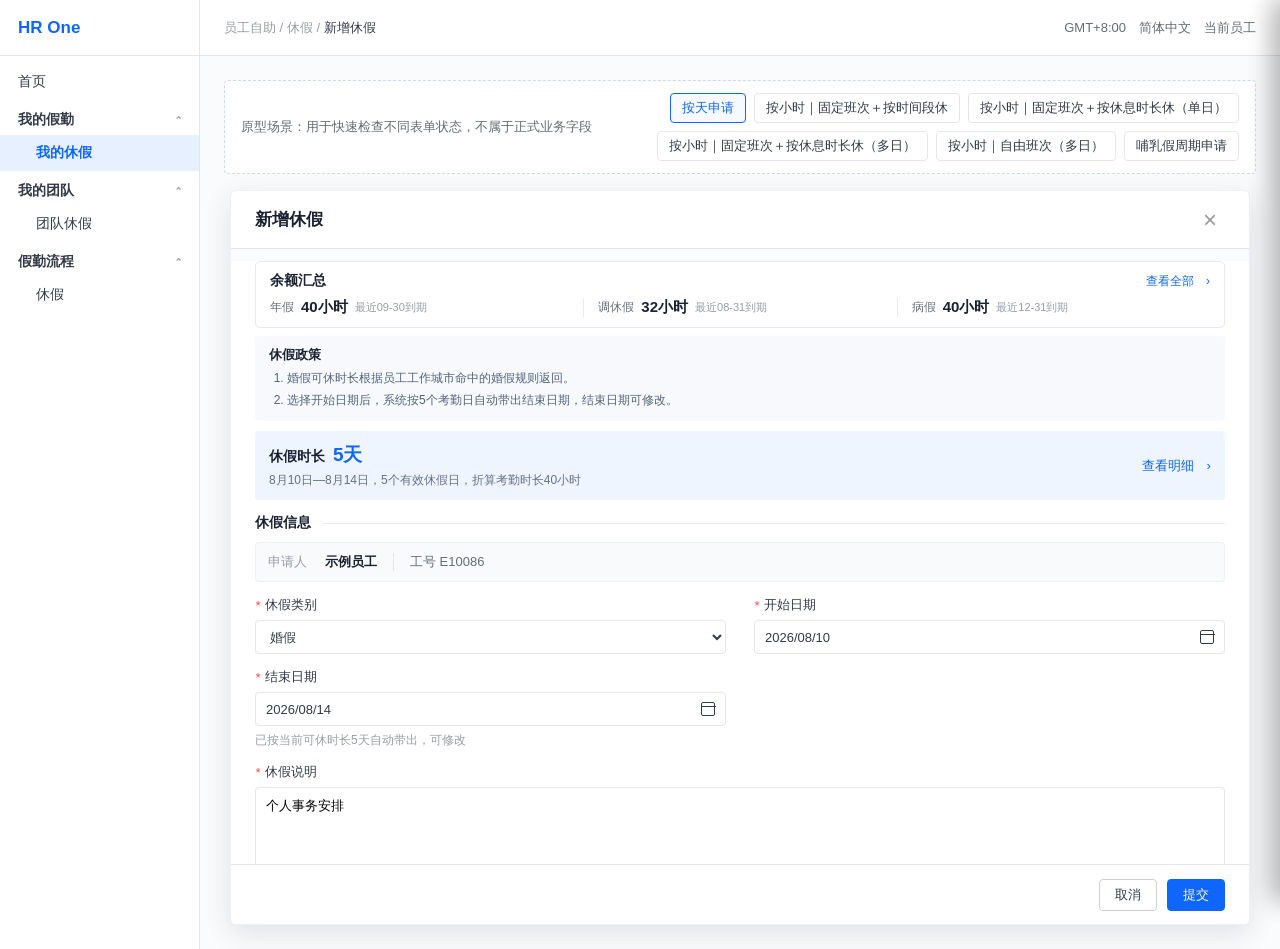
==== commit db0684cd: "fix: 分隔休假标题与余额区域" ====
--- a/leave-prototype/02-休假申请本人原型/index.html
+++ b/leave-prototype/02-休假申请本人原型/index.html
@@ -11,7 +11,7 @@
 .layout{display:flex;min-height:100vh}.sidebar{width:200px;background:#fff;border-right:1px solid var(--border);flex:none}.sidebar-logo{height:56px;display:flex;align-items:center;padding:0 18px;border-bottom:1px solid var(--border);font-size:17px;font-weight:650;color:var(--blue)}.sidebar-home,.sidebar-item{display:block;text-decoration:none;color:var(--text);padding:9px 18px}.sidebar-home{margin-top:8px}.sidebar-parent{display:flex;align-items:center;justify-content:space-between;padding:11px 18px 6px;color:var(--text);font-weight:600}.sidebar-parent:after{content:"⌃";color:var(--muted);font-size:12px}.sidebar-item{padding-left:36px}.sidebar-item:hover{background:var(--blue-light)}.sidebar-item.active{background:var(--blue-light);color:var(--blue);font-weight:600}
 .main{flex:1;min-width:0}.header{height:56px;background:#fff;border-bottom:1px solid var(--border);display:flex;align-items:center;justify-content:space-between;padding:0 24px}.breadcrumb{font-size:13px;color:var(--muted)}.breadcrumb span{color:var(--text)}.user-info{font-size:13px;color:var(--sub)}.content{padding:24px;min-height:calc(100vh - 56px)}
 .prototype-bar{display:flex;align-items:center;justify-content:space-between;gap:16px;background:#fff;border-radius:4px;padding:12px 16px;margin-bottom:16px;border:1px dashed #cbd8ee}.prototype-label{font-size:13px;color:var(--sub);white-space:nowrap}.scenario-group{display:flex;justify-content:flex-end;flex-wrap:wrap;gap:8px}.scenario{min-height:30px;padding:5px 11px;border:1px solid var(--border);border-radius:4px;background:#fff;color:var(--text);cursor:pointer;line-height:18px}.scenario.active{border-color:var(--blue);color:var(--blue);background:#f6f9ff}
-.workspace{display:flex;justify-content:center;align-items:flex-start}.application{width:min(1020px,100%);background:#fff;border-radius:6px;box-shadow:0 8px 28px rgba(25,40,65,.12);border:1px solid #edf0f5;overflow:hidden}.application-head{height:58px;padding:0 24px;border-bottom:1px solid var(--border);display:flex;align-items:center;justify-content:space-between}.application-title{font-size:17px;font-weight:650;color:var(--strong)}.close{width:30px;height:30px;border:0;background:transparent;color:#999;font-size:24px;cursor:pointer}.application-body{padding:0 24px 10px;max-height:calc(100vh - 285px);overflow:auto}.application-footer{height:60px;padding:0 24px;border-top:1px solid var(--border);display:flex;align-items:center;justify-content:flex-end;gap:10px;background:#fff}
+.workspace{display:flex;justify-content:center;align-items:flex-start}.application{width:min(1020px,100%);background:#fff;border-radius:6px;box-shadow:0 8px 28px rgba(25,40,65,.12);border:1px solid #edf0f5;overflow:hidden}.application-head{height:58px;padding:0 24px;border-bottom:1px solid var(--border);display:flex;align-items:center;justify-content:space-between}.application-title{font-size:17px;font-weight:650;color:var(--strong)}.close{width:30px;height:30px;border:0;background:transparent;color:#999;font-size:24px;cursor:pointer}.application-body{padding:0 24px 10px;border-top:12px solid var(--page);max-height:calc(100vh - 285px);overflow:auto}.application-footer{height:60px;padding:0 24px;border-top:1px solid var(--border);display:flex;align-items:center;justify-content:flex-end;gap:10px;background:#fff}
 .notice-card{background:#f7f9fc;border:0;border-radius:4px;padding:10px 14px;margin-bottom:10px}.notice-head{display:flex;align-items:center;justify-content:space-between;gap:16px;margin-bottom:4px}.notice-title{font-size:13px;font-weight:600;color:var(--strong)}.notice-list{display:grid;grid-template-columns:1fr;gap:0;padding-left:18px;color:#52657c;font-size:12px;line-height:1.8}.notice-card.collapsed .notice-list{max-height:44px;overflow:hidden}.notice-toggle{display:none;border:0;background:transparent;color:var(--blue);font-size:12px;cursor:pointer;white-space:nowrap}.notice-toggle.show{display:inline-flex}
 .quota-card{border:1px solid #e4e9f2;border-radius:5px;padding:10px 14px;margin-bottom:8px;background:#fff;display:grid;grid-template-columns:minmax(0,1fr) auto;align-items:center;gap:8px 16px}.quota-title{grid-column:1;grid-row:1;font-weight:600;color:var(--strong);white-space:nowrap}.quota-all{grid-column:2;grid-row:1;justify-self:end;border:0;background:transparent;color:var(--blue);font-size:12px;cursor:pointer;white-space:nowrap}.quota-grid{grid-column:1/-1;grid-row:2;display:grid;grid-template-columns:repeat(3,minmax(0,1fr))}.quota-item{min-width:0;padding:0 14px;border-left:1px solid #e7ebf1;display:flex;align-items:center;gap:7px}.quota-item:first-child{padding-left:0;border-left:0}.quota-name{font-size:12px;color:var(--sub);white-space:nowrap}.quota-value{font-size:15px;font-weight:650;color:var(--strong);white-space:nowrap}.quota-note{font-size:11px;color:var(--muted);white-space:nowrap;overflow:hidden;text-overflow:ellipsis}.quota-head{display:contents}
 .trial-card{display:none;align-items:center;justify-content:space-between;gap:20px;background:#eef5ff;border:0;border-radius:4px;padding:11px 14px;margin-bottom:12px}.trial-card.show{display:flex}.trial-main{font-weight:600;color:var(--strong);margin-bottom:3px}.trial-main strong{font-size:19px;margin-left:4px;color:var(--blue)}.trial-sub{font-size:12px;color:#667085;line-height:1.5}.trial-link{border:0;background:transparent;color:var(--blue);padding:6px 0;white-space:nowrap;cursor:pointer}
